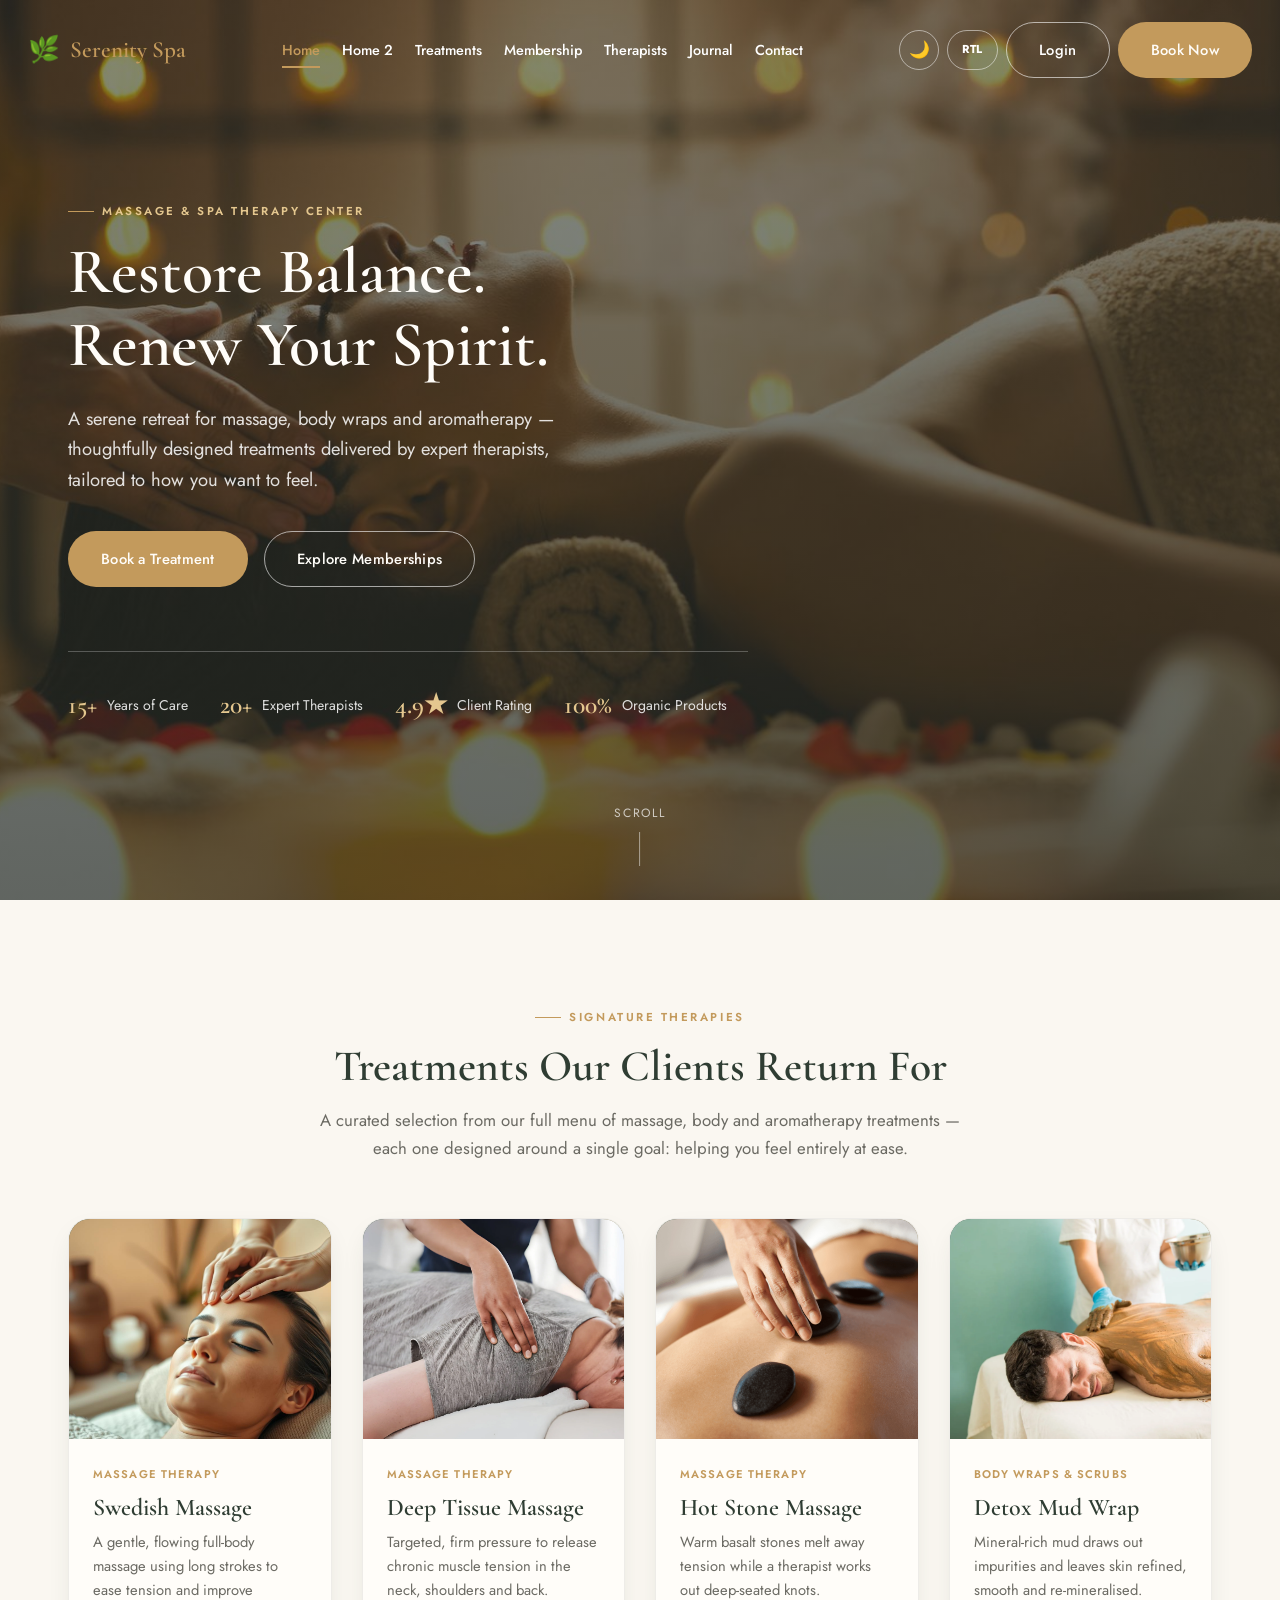
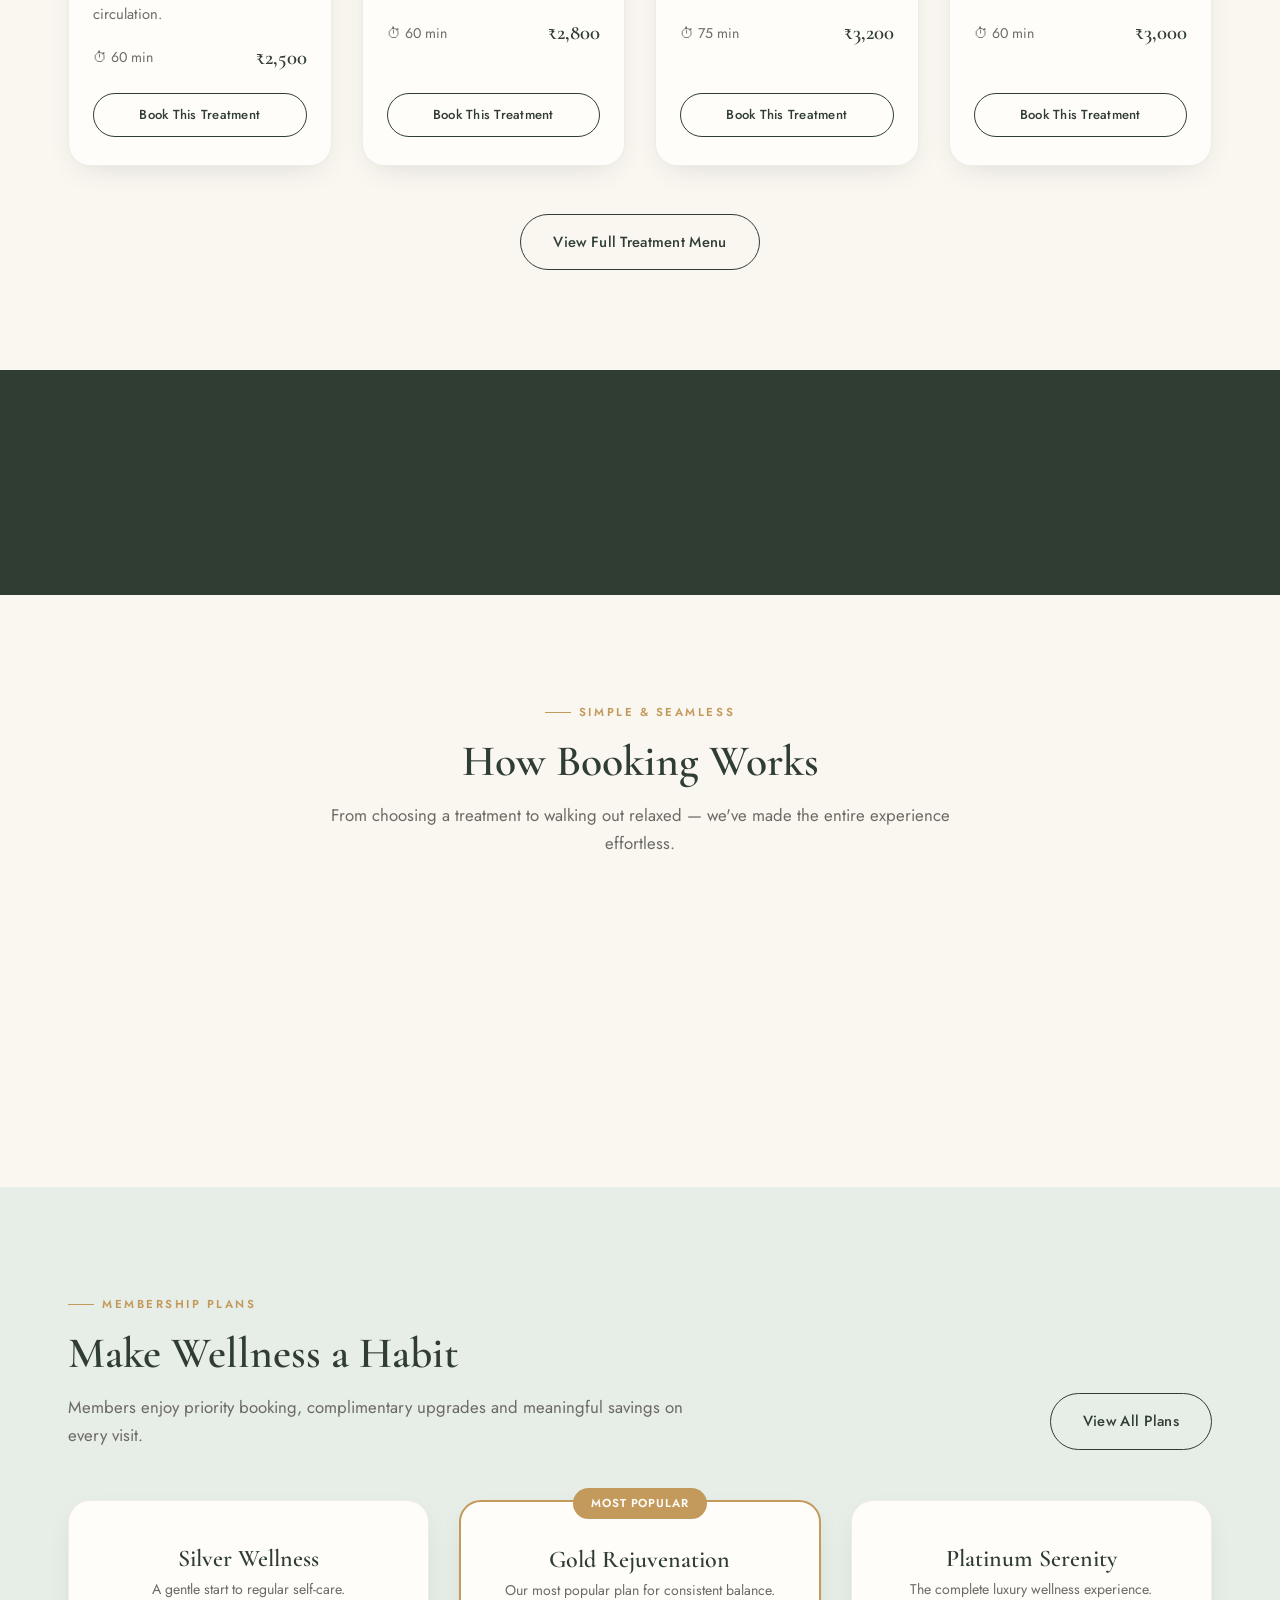
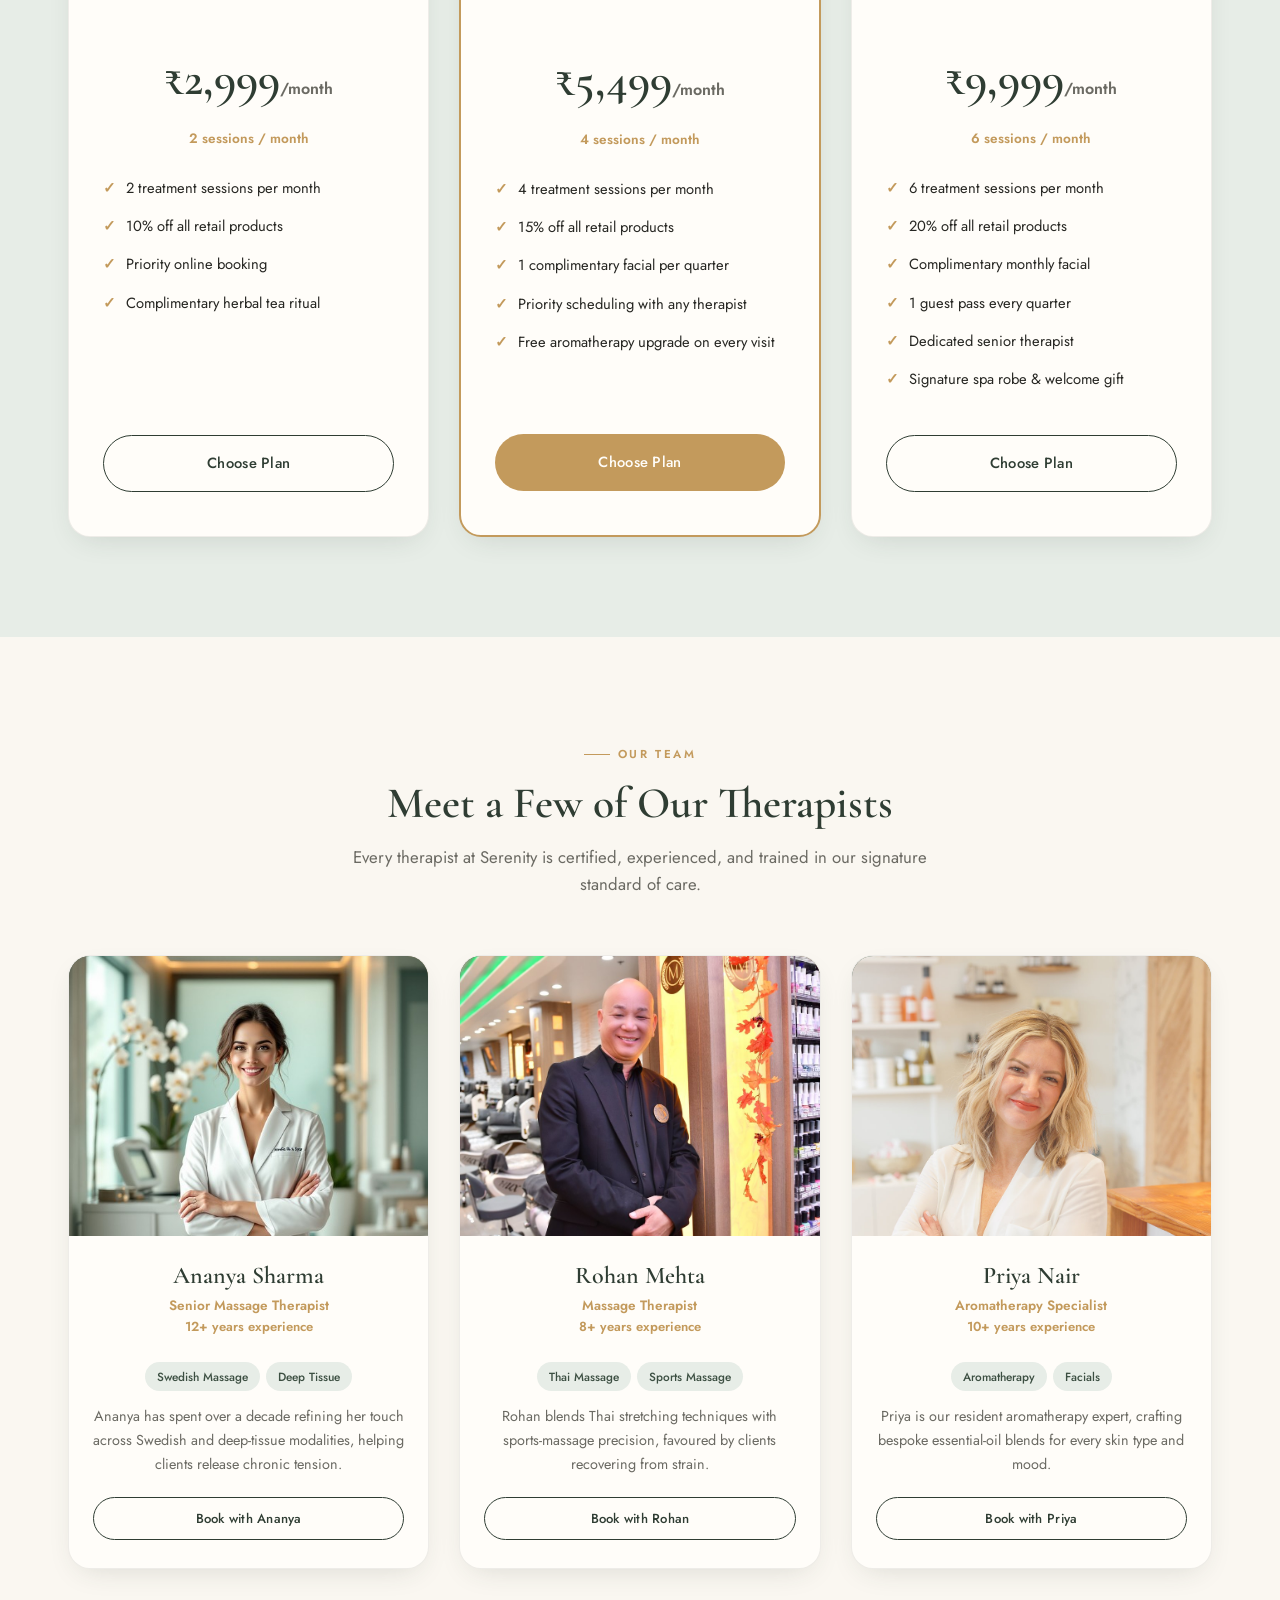
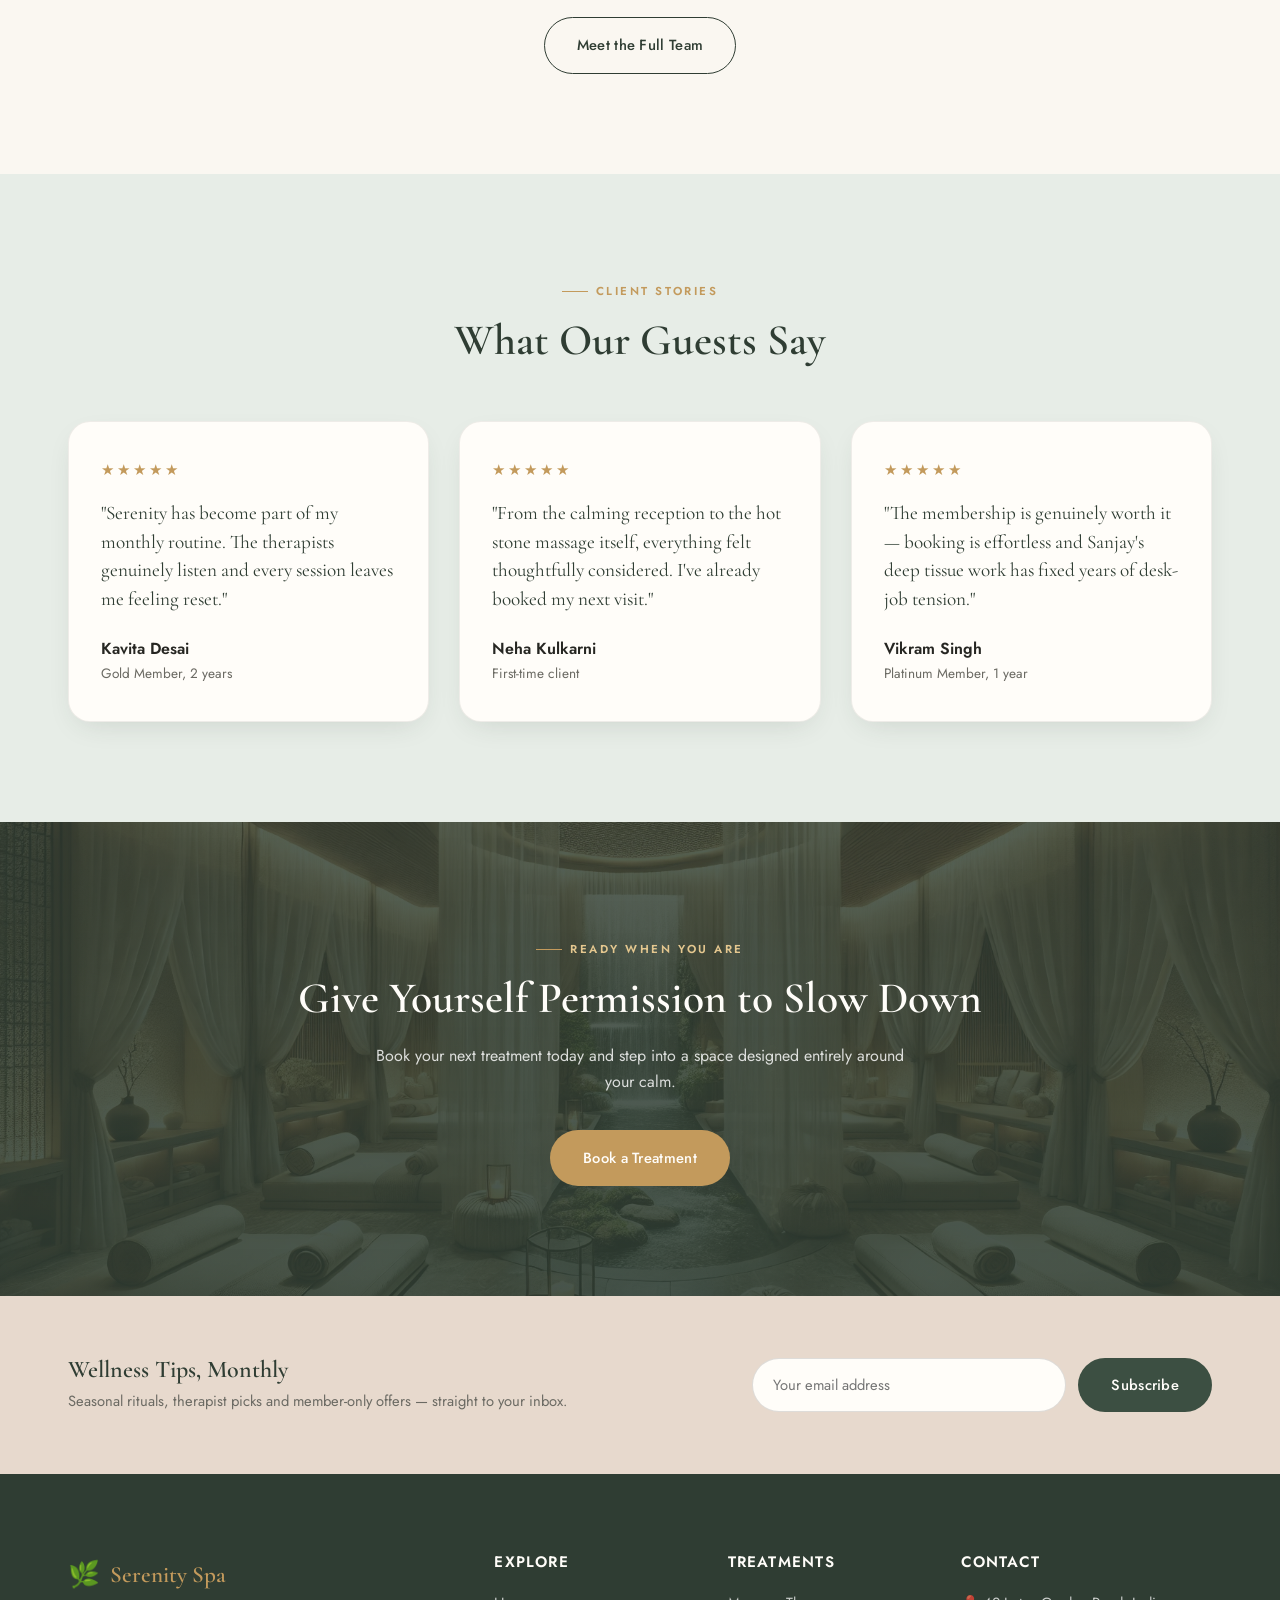
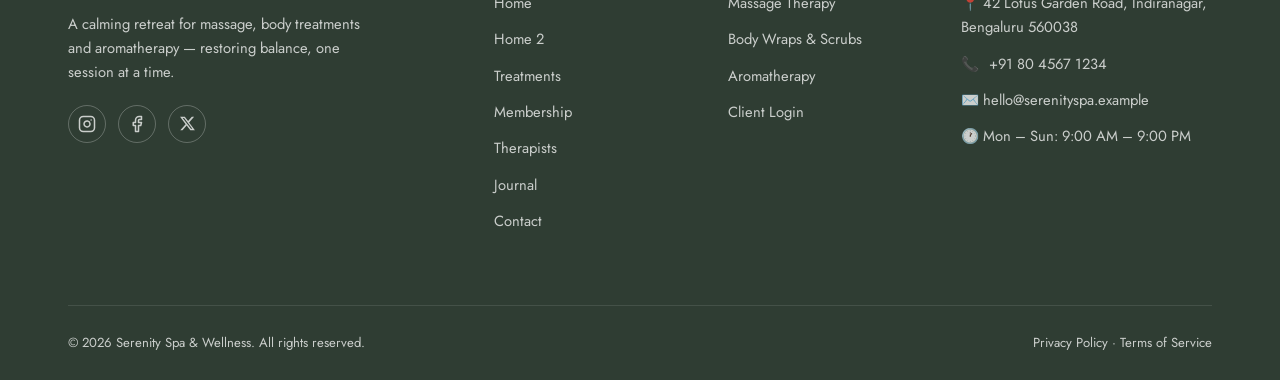
==== index.html @ 10e3c97c "Initial commit" ====
<!DOCTYPE html>
<html lang="en">
<head>
<script>
(function () {
  try {
    if (localStorage.getItem("ssw_theme") === "dark") {
      document.documentElement.setAttribute("data-theme", "dark");
    }
    var dir = localStorage.getItem("ssw_dir");
    if (dir === "rtl") document.documentElement.setAttribute("dir", "rtl");
  } catch (e) {}
})();
</script>
<meta charset="UTF-8">
<meta name="viewport" content="width=device-width, initial-scale=1.0">
<title>Serenity Spa & Wellness | Massage & Spa Therapy Center</title>
<meta name="description" content="A serene retreat for massage, body wraps and aromatherapy. Book treatments, meet our therapists, and explore membership plans at Serenity Spa & Wellness.">
<link rel="icon" href="data:image/svg+xml,<svg xmlns=%22http://www.w3.org/2000/svg%22 viewBox=%220 0 100 100%22><text y=%22.9em%22 font-size=%2290%22>🌿</text></svg>">
<link rel="preconnect" href="https://fonts.googleapis.com">
<link href="https://fonts.googleapis.com/css2?family=Cormorant+Garamond:wght@500;600;700&family=Jost:wght@400;500;600;700&display=swap" rel="stylesheet">
<link rel="stylesheet" href="css/style.css">
</head>
<body>

<!-- ================= NAVBAR ================= -->
<nav class="navbar">
  <div class="container">
    <a href="index.html" class="brand"><span class="leaf">🌿</span> Serenity Spa</a>
    <ul class="nav-links">
      <li><a href="index.html" class="active">Home</a></li>
      <li><a href="home-2.html">Home 2</a></li>
      <li><a href="treatments.html">Treatments</a></li>
      <li><a href="membership.html">Membership</a></li>
      <li><a href="therapists.html">Therapists</a></li>
      <li><a href="blog.html">Journal</a></li>
      <li><a href="contact.html">Contact</a></li>
      <li class="mobile-only-link"><a href="login.html" class="btn btn-outline js-auth-link">Login</a></li>
      <li class="mobile-only-link"><a href="treatments.html" class="btn btn-gold">Book Now</a></li>
    </ul>
    <div class="nav-actions">
      <button class="theme-toggle" id="themeToggle" type="button" aria-label="Toggle dark mode" title="Toggle dark mode">🌙</button>
      <button class="dir-toggle" id="dirToggle" type="button" aria-label="Toggle right-to-left layout" title="Toggle right-to-left layout">RTL</button>
      <a href="login.html" class="btn btn-outline js-auth-link">Login</a>
      <a href="treatments.html" class="btn btn-gold">Book Now</a>
    </div>
    <button class="nav-toggle" aria-label="Toggle menu"><span></span><span></span><span></span></button>
  </div>
</nav>

<!-- ================= HERO ================= -->
<header class="hero">
  <div class="container">
    <div class="hero-content">
      <div class="eyebrow" style="color:var(--gold-light);">Massage &amp; Spa Therapy Center</div>
      <h1>Restore Balance.<br>Renew Your Spirit.</h1>
      <p class="lead">A serene retreat for massage, body wraps and aromatherapy — thoughtfully designed treatments delivered by expert therapists, tailored to how you want to feel.</p>
      <div class="hero-cta">
        <a href="treatments.html" class="btn btn-gold">Book a Treatment</a>
        <a href="membership.html" class="btn btn-outline">Explore Memberships</a>
      </div>
      <div class="hero-badges">
        <div class="hero-badge"><span class="num">15+</span> Years of Care</div>
        <div class="hero-badge"><span class="num">20+</span> Expert Therapists</div>
        <div class="hero-badge"><span class="num">4.9★</span> Client Rating</div>
        <div class="hero-badge"><span class="num">100%</span> Organic Products</div>
      </div>
    </div>
  </div>
  <div class="scroll-cue"><span>Scroll</span><span class="line"></span></div>
</header>

<!-- ================= SIGNATURE THERAPIES ================= -->
<section class="section-pad">
  <div class="container">
    <div class="section-head center">
      <div class="eyebrow" style="justify-content:center;">Signature Therapies</div>
      <h2>Treatments Our Clients Return For</h2>
      <p>A curated selection from our full menu of massage, body and aromatherapy treatments — each one designed around a single goal: helping you feel entirely at ease.</p>
    </div>
    <div class="grid grid-4" id="featuredTreatments"></div>
    <div style="text-align:center;margin-top:48px;">
      <a href="treatments.html" class="btn btn-outline-dark">View Full Treatment Menu</a>
    </div>
  </div>
</section>

<!-- ================= STATS BAND ================= -->
<section class="stats-band">
  <div class="container">
    <div class="stats-grid">
      <div class="reveal"><div class="stat-num">15+</div><div class="stat-label">Years of Experience</div></div>
      <div class="reveal"><div class="stat-num">20+</div><div class="stat-label">Certified Therapists</div></div>
      <div class="reveal"><div class="stat-num">12,000+</div><div class="stat-label">Treatments Delivered</div></div>
      <div class="reveal"><div class="stat-num">4.9 / 5</div><div class="stat-label">Average Client Rating</div></div>
    </div>
  </div>
</section>

<!-- ================= HOW BOOKING WORKS ================= -->
<section class="section-pad">
  <div class="container">
    <div class="section-head center">
      <div class="eyebrow" style="justify-content:center;">Simple &amp; Seamless</div>
      <h2>How Booking Works</h2>
      <p>From choosing a treatment to walking out relaxed — we've made the entire experience effortless.</p>
    </div>
    <div class="process-grid">
      <div class="process-step reveal">
        <div class="process-num">1</div>
        <h3>Choose a Treatment</h3>
        <p>Browse massage, body wrap or aromatherapy options and pick what suits your mood.</p>
      </div>
      <div class="process-step reveal">
        <div class="process-num">2</div>
        <h3>Pick Therapist &amp; Slot</h3>
        <p>Select your preferred therapist and a time slot that fits your schedule, in seconds.</p>
      </div>
      <div class="process-step reveal">
        <div class="process-num">3</div>
        <h3>Relax &amp; Enjoy</h3>
        <p>Arrive, unwind, and let our therapists take care of the rest — your calm is our craft.</p>
      </div>
    </div>
  </div>
</section>

<!-- ================= MEMBERSHIP TEASER ================= -->
<section class="section-pad" style="background:var(--sage-100);">
  <div class="container">
    <div style="display:flex;justify-content:space-between;align-items:flex-end;flex-wrap:wrap;gap:20px;margin-bottom:50px;">
      <div class="section-head" style="margin-bottom:0;">
        <div class="eyebrow">Membership Plans</div>
        <h2>Make Wellness a Habit</h2>
        <p>Members enjoy priority booking, complimentary upgrades and meaningful savings on every visit.</p>
      </div>
      <a href="membership.html" class="btn btn-outline-dark">View All Plans</a>
    </div>
    <div class="grid grid-3" id="plansGrid"></div>
  </div>
</section>

<!-- ================= THERAPISTS PREVIEW ================= -->
<section class="section-pad">
  <div class="container">
    <div class="section-head center">
      <div class="eyebrow" style="justify-content:center;">Our Team</div>
      <h2>Meet a Few of Our Therapists</h2>
      <p>Every therapist at Serenity is certified, experienced, and trained in our signature standard of care.</p>
    </div>
    <div class="grid grid-3" id="featuredTherapists"></div>
    <div style="text-align:center;margin-top:48px;">
      <a href="therapists.html" class="btn btn-outline-dark">Meet the Full Team</a>
    </div>
  </div>
</section>

<!-- ================= TESTIMONIALS ================= -->
<section class="section-pad" style="background:var(--sage-100);">
  <div class="container">
    <div class="section-head center">
      <div class="eyebrow" style="justify-content:center;">Client Stories</div>
      <h2>What Our Guests Say</h2>
    </div>
    <div class="grid grid-3" id="testimonialsGrid"></div>
  </div>
</section>

<!-- ================= CTA BANNER ================= -->
<section class="cta-banner">
  <div class="container">
    <div class="eyebrow" style="justify-content:center;color:var(--gold-light);">Ready When You Are</div>
    <h2>Give Yourself Permission to Slow Down</h2>
    <p>Book your next treatment today and step into a space designed entirely around your calm.</p>
    <a href="treatments.html" class="btn btn-gold">Book a Treatment</a>
  </div>
</section>

<!-- ================= NEWSLETTER ================= -->
<section class="newsletter">
  <div class="container newsletter-inner">
    <div>
      <h3 style="margin-bottom:6px;">Wellness Tips, Monthly</h3>
      <p style="color:var(--text-muted);font-size:0.92rem;">Seasonal rituals, therapist picks and member-only offers — straight to your inbox.</p>
    </div>
    <form id="newsletterForm">
      <input type="email" class="js-email" placeholder="Your email address" required>
      <button type="submit" class="btn btn-primary">Subscribe</button>
    </form>
  </div>
</section>

<!-- ================= FOOTER ================= -->
<footer>
  <div class="container">
    <div class="footer-grid">
      <div class="footer-brand">
        <a href="index.html" class="brand"><span class="leaf">🌿</span> Serenity Spa</a>
        <p>A calming retreat for massage, body treatments and aromatherapy — restoring balance, one session at a time.</p>
        <div class="social-row">
          <a href="https://www.instagram.com/" target="_blank" rel="noopener noreferrer" aria-label="Instagram"><svg viewBox="0 0 24 24" fill="none" stroke="currentColor" stroke-width="2" stroke-linecap="round" stroke-linejoin="round" width="18" height="18"><rect x="2" y="2" width="20" height="20" rx="5"></rect><path d="M16 11.37A4 4 0 1 1 12.63 8 4 4 0 0 1 16 11.37z"></path><line x1="17.5" y1="6.5" x2="17.51" y2="6.5"></line></svg></a>
          <a href="https://www.facebook.com/" target="_blank" rel="noopener noreferrer" aria-label="Facebook"><svg viewBox="0 0 24 24" fill="none" stroke="currentColor" stroke-width="2" stroke-linecap="round" stroke-linejoin="round" width="18" height="18"><path d="M18 2h-3a5 5 0 0 0-5 5v3H7v4h3v8h4v-8h3l1-4h-4V7a1 1 0 0 1 1-1h3z"></path></svg></a>
          <a href="https://www.x.com/" target="_blank" rel="noopener noreferrer" aria-label="Twitter"><svg viewBox="0 0 24 24" fill="currentColor" width="15" height="15"><path d="M18.9 1.153h3.68l-8.04 9.19L23.9 22.847h-7.406l-5.8-7.584-6.638 7.584H.375l8.6-9.83L.1 1.153h7.594l5.243 6.932zm-1.293 19.2h2.04L6.48 3.24H4.29z"></path></svg></a>
        </div>
      </div>
      <div>
        <h4>Explore</h4>
        <ul>
          <li><a href="index.html">Home</a></li>
          <li><a href="home-2.html">Home 2</a></li>
          <li><a href="treatments.html">Treatments</a></li>
          <li><a href="membership.html">Membership</a></li>
          <li><a href="therapists.html">Therapists</a></li>
          <li><a href="blog.html">Journal</a></li>
          <li><a href="contact.html">Contact</a></li>
        </ul>
      </div>
      <div>
        <h4>Treatments</h4>
        <ul>
          <li><a href="treatments.html#category=massage">Massage Therapy</a></li>
          <li><a href="treatments.html#category=wraps">Body Wraps &amp; Scrubs</a></li>
          <li><a href="treatments.html#category=aromatherapy">Aromatherapy</a></li>
          <li><a href="login.html">Client Login</a></li>
        </ul>
      </div>
      <div>
        <h4>Contact</h4>
        <ul class="footer-contact">
          <li>📍 42 Lotus Garden Road, Indiranagar, Bengaluru 560038</li>
          <li>📞 <span dir="ltr">+91 80 4567 1234</span></li>
          <li>✉️ hello@serenityspa.example</li>
          <li>🕐 Mon – Sun: 9:00 AM – 9:00 PM</li>
        </ul>
      </div>
    </div>
    <div class="footer-bottom">
      <span>&copy; <span class="js-year"></span> Serenity Spa &amp; Wellness. All rights reserved.</span>
      <span><a href="#">Privacy Policy</a> &middot; <a href="#">Terms of Service</a></span>
    </div>
  </div>
</footer>

<script src="js/data.js"></script>
<script src="js/auth.js"></script>
<script src="js/main.js"></script>
</body>
</html>
---- css/style.css ----
/* ============================================================
   Serenity Spa & Wellness — Design System
   ============================================================ */

:root {
  /* Palette */
  --sage-900: #2f3d33;
  --sage-800: #3c4f42;
  --sage-700: #4a614f;
  --sage-600: #5c7a63;
  --sage-100: #e7ede7;
  --cream: #faf7f1;
  --cream-dark: #f1eadd;
  --ivory: #fffdf9;
  --gold: #c39a5c;
  --gold-light: #e4c78f;
  --blush: #e7d9cd;
  --charcoal: #262622;
  --text-muted: #6b6a63;
  --white: #ffffff;
  --border-soft: rgba(38, 38, 34, 0.08);
  --shadow-soft: 0 20px 50px -20px rgba(47, 61, 51, 0.25);
  --shadow-card: 0 10px 30px -12px rgba(47, 61, 51, 0.18);

  /* Type */
  --font-display: "Cormorant Garamond", "Playfair Display", Georgia, serif;
  --font-body: "Jost", "Poppins", "Segoe UI", sans-serif;

  --radius-lg: 22px;
  --radius-md: 14px;
  --radius-sm: 8px;

  /* ---------- Theme-aware roles (flip in dark mode; see [data-theme="dark"]) ----------
     Everything above this line is a fixed brand color (accents, always-dark
     decorative sections like the footer/hero, always-light badges) and does
     NOT change with the theme. Everything below is the "surface" the theme
     toggle actually repaints: page background, card background, and text. */
  --page-bg: var(--cream);
  --surface: var(--ivory);
  --text-main: var(--charcoal);
  --text-heading: var(--sage-900);
}

/* ---------- Dark theme ----------
   Toggled by setting data-theme="dark" on <html> (js/main.js initThemeToggle,
   persisted to localStorage). Only the theme-aware roles above are redefined
   here, plus the handful of literal colors (navbar blur tint, table dashes)
   that couldn't be expressed as one of those roles. */
[data-theme="dark"] {
  --page-bg: #191c16;
  --surface: #23271f;
  --sage-100: #262b21;
  --text-main: #e9e6dc;
  --text-heading: #f8f5ec;
  --text-muted: #a3a696;
  --border-soft: rgba(255, 255, 255, 0.1);
  --shadow-soft: 0 20px 50px -20px rgba(0, 0, 0, 0.6);
  --shadow-card: 0 10px 30px -12px rgba(0, 0, 0, 0.55);
}
[data-theme="dark"] .navbar.scrolled { background: rgba(25, 28, 22, 0.88); }
[data-theme="dark"] .compare-table td.no { color: rgba(255, 255, 255, 0.25); }
[data-theme="dark"] .newsletter input { background: #fffdf9; }

* { box-sizing: border-box; margin: 0; padding: 0; }

html { scroll-behavior: smooth; }

body {
  font-family: var(--font-body);
  color: var(--text-main);
  background: var(--page-bg);
  line-height: 1.65;
  font-size: 16px;
  overflow-x: hidden;
  transition: background-color 0.3s ease, color 0.3s ease;
}

img { max-width: 100%; display: block; }

a { text-decoration: none; color: inherit; }

ul { list-style: none; }

h1, h2, h3, h4 {
  font-family: var(--font-display);
  font-weight: 600;
  line-height: 1.15;
  color: var(--text-heading);
}

h1 { font-size: clamp(2.6rem, 5vw, 4.2rem); font-weight: 600; }
h2 { font-size: clamp(2rem, 3.4vw, 2.9rem); }
h3 { font-size: 1.5rem; }

.eyebrow {
  display: inline-flex;
  align-items: center;
  gap: 8px;
  font-family: var(--font-body);
  text-transform: uppercase;
  letter-spacing: 0.22em;
  font-size: 0.72rem;
  font-weight: 600;
  color: var(--gold);
  margin-bottom: 14px;
}
.eyebrow::before {
  content: "";
  width: 26px;
  height: 1px;
  background: var(--gold);
  display: inline-block;
}

.container {
  width: 100%;
  max-width: 1200px;
  margin: 0 auto;
  padding: 0 28px;
}

section { position: relative; }

.section-pad { padding: 100px 0; }
.section-pad-sm { padding: 64px 0; }

.section-head {
  max-width: 640px;
  margin-bottom: 56px;
}
.section-head.center { margin-left: auto; margin-right: auto; text-align: center; }
.section-head p { color: var(--text-muted); margin-top: 16px; font-size: 1.05rem; }

/* ---------- Buttons ---------- */
.btn {
  display: inline-flex;
  align-items: center;
  justify-content: center;
  gap: 8px;
  padding: 15px 32px;
  border-radius: 100px;
  font-family: var(--font-body);
  font-weight: 500;
  font-size: 0.92rem;
  letter-spacing: 0.02em;
  cursor: pointer;
  border: 1px solid transparent;
  transition: all 0.3s ease;
  white-space: nowrap;
}
.btn-primary {
  background: var(--sage-800);
  color: var(--ivory);
}
.btn-primary:hover { background: var(--sage-900); transform: translateY(-2px); box-shadow: var(--shadow-card); }
.btn-gold {
  background: var(--gold);
  color: var(--ivory);
}
.btn-gold:hover { background: #b0854a; transform: translateY(-2px); box-shadow: var(--shadow-card); }
.btn-outline {
  background: transparent;
  border-color: rgba(255,255,255,0.6);
  color: inherit;
}
.btn-outline:hover { background: rgba(255,255,255,0.15); }
.btn-outline-dark {
  background: transparent;
  border-color: var(--text-heading);
  color: var(--text-heading);
}
.btn-outline-dark:hover { background: var(--sage-800); color: var(--ivory); }
.btn-block { width: 100%; }
.btn-sm { padding: 10px 20px; font-size: 0.82rem; }
.btn-danger { background: #a3453b; color: var(--ivory); }
.btn-danger:hover { background: #8a382f; }
.btn[disabled] { opacity: 0.5; cursor: not-allowed; }

/* ---------- Navbar ---------- */
.navbar {
  position: fixed;
  top: 0; left: 0; right: 0;
  z-index: 999;
  padding: 22px 0;
  transition: all 0.35s ease;
}
.navbar .container { display: flex; align-items: center; justify-content: space-between; gap: 16px; max-width: 1440px; }
.navbar.scrolled {
  background: rgba(250, 247, 241, 0.92);
  backdrop-filter: blur(10px);
  box-shadow: 0 4px 24px rgba(47,61,51,0.08);
  padding: 14px 0;
}
.brand {
  display: flex;
  align-items: center;
  gap: 10px;
  font-family: var(--font-display);
  font-size: 1.45rem;
  font-weight: 600;
  color: var(--gold);
  white-space: nowrap;
  flex-shrink: 0;
  transition: color 0.3s ease;
}
.brand .leaf { color: var(--gold); font-size: 1.6rem; }

.nav-links {
  display: flex;
  align-items: center;
  gap: 22px;
  flex-wrap: nowrap;
}
.nav-links a {
  font-size: 0.9rem;
  font-weight: 500;
  color: var(--white);
  white-space: nowrap;
  position: relative;
  padding: 4px 0;
  transition: color 0.3s ease;
}
.navbar.scrolled .nav-links a, .navbar.solid .nav-links a { color: var(--text-main); }
.nav-links a::after {
  content: "";
  position: absolute;
  left: 0; bottom: -4px;
  width: 0; height: 2px;
  background: var(--gold);
  transition: width 0.25s ease;
}
.nav-links a:hover::after, .nav-links a.active::after { width: 100%; }
.nav-links a.active { color: var(--gold) !important; }

.nav-actions { display: flex; align-items: center; gap: 8px; flex-shrink: 0; }
.nav-actions .btn-outline { color: var(--white); }
.navbar.scrolled .nav-actions .btn-outline, .navbar.solid .nav-actions .btn-outline {
  border-color: var(--text-heading); color: var(--text-heading);
}
.navbar.scrolled .nav-actions .btn-outline:hover, .navbar.solid .nav-actions .btn-outline:hover {
  background: var(--sage-800); color: var(--ivory);
}

.nav-toggle {
  display: none;
  flex-direction: column;
  gap: 5px;
  background: none;
  border: none;
  cursor: pointer;
  z-index: 1001;
}
.nav-toggle span {
  width: 26px; height: 2px;
  background: var(--white);
  transition: all 0.3s ease;
}
.navbar.scrolled .nav-toggle span, .navbar.solid .nav-toggle span { background: var(--text-heading); }

/* Pages with a solid (non-hero) header use .navbar.solid by default via JS/class */

/* ---------- Hero ---------- */
.hero {
  min-height: 100vh;
  display: flex;
  align-items: center;
  position: relative;
  padding: 120px 0 100px;
  background: linear-gradient(180deg, rgba(38,44,38,0.55), rgba(38,44,38,0.72)),
    url("../images/site/hero-bg.png") center/cover no-repeat;
  color: var(--ivory);
}
.hero-content { max-width: 680px; }
.hero h1 { color: var(--ivory); margin-bottom: 22px; }
.hero p.lead { font-size: 1.15rem; color: rgba(255,255,255,0.85); max-width: 540px; margin-bottom: 36px; }
.hero-cta { display: flex; gap: 16px; flex-wrap: wrap; margin-bottom: 64px; }
.hero-badges {
  display: flex;
  flex-wrap: wrap;
  gap: 32px;
  padding-top: 32px;
  border-top: 1px solid rgba(255,255,255,0.25);
}
.hero-badge { display: flex; align-items: center; gap: 10px; font-size: 0.88rem; color: rgba(255,255,255,0.85); }
.hero-badge .num { font-family: var(--font-display); font-size: 1.6rem; color: var(--gold-light); font-weight: 600; }

.scroll-cue {
  position: absolute;
  bottom: 34px; left: 50%;
  transform: translateX(-50%);
  color: rgba(255,255,255,0.7);
  font-size: 0.75rem;
  letter-spacing: 0.15em;
  text-transform: uppercase;
  display: flex; flex-direction: column; align-items: center; gap: 8px;
}
.scroll-cue .line { width: 1px; height: 34px; background: rgba(255,255,255,0.5); animation: scrollcue 1.8s infinite; }
@keyframes scrollcue { 0% { transform: scaleY(0); transform-origin: top;} 50% { transform: scaleY(1); transform-origin: top;} 51% {transform-origin: bottom;} 100% {transform: scaleY(0); transform-origin: bottom;} }

/* Page header (non-home hero banner) */
.page-header {
  padding: 190px 0 90px;
  text-align: center;
  color: var(--ivory);
  background: linear-gradient(180deg, rgba(38,44,38,0.6), rgba(38,44,38,0.78)),
    url("../images/site/page-header-bg.png") center/cover no-repeat;
}
.page-header h1 { color: var(--ivory); }
.page-header .crumb { color: var(--gold-light); font-size: 0.85rem; letter-spacing: 0.08em; text-transform: uppercase; margin-top: 14px; }

/* ---------- Cards ---------- */
.card {
  background: var(--surface);
  border-radius: var(--radius-lg);
  overflow: hidden;
  box-shadow: var(--shadow-card);
  transition: transform 0.35s ease, box-shadow 0.35s ease;
  border: 1px solid var(--border-soft);
  display: flex;
  flex-direction: column;
}
.card:hover { transform: translateY(-8px); box-shadow: var(--shadow-soft); }
.card-img {
  height: 220px;
  overflow: hidden;
  background: linear-gradient(135deg, var(--sage-700), var(--gold));
  position: relative;
  flex-shrink: 0;
}
.card-img img { width: 100%; height: 100%; object-fit: cover; object-position: center top; transition: transform 0.5s ease; }
.card:hover .card-img img { transform: scale(1.08); }
.card-body { padding: 26px 24px 28px; display: flex; flex-direction: column; flex: 1; }
.card-body > .btn { margin-top: auto; }
.card-tag {
  display: inline-block;
  font-size: 0.7rem;
  text-transform: uppercase;
  letter-spacing: 0.1em;
  color: var(--gold);
  font-weight: 600;
  margin-bottom: 10px;
}
.card-meta { display: flex; justify-content: space-between; align-items: center; margin: 14px 0 18px; font-size: 0.88rem; color: var(--text-muted); }
.card-price { font-family: var(--font-display); font-size: 1.3rem; color: var(--text-heading); font-weight: 600; }

.grid { display: grid; gap: 30px; }
.grid-2 { grid-template-columns: repeat(2, 1fr); }
.grid-3 { grid-template-columns: repeat(3, 1fr); }
.grid-4 { grid-template-columns: repeat(4, 1fr); }

/* ---------- Stats band ---------- */
.stats-band {
  background: var(--sage-900);
  color: var(--ivory);
  padding: 64px 0;
}
.stats-grid { display: grid; grid-template-columns: repeat(4, 1fr); gap: 30px; text-align: center; }
.stat-num { font-family: var(--font-display); font-size: 2.6rem; color: var(--gold-light); font-weight: 600; }
.stat-label { font-size: 0.85rem; color: rgba(255,255,255,0.75); margin-top: 6px; letter-spacing: 0.03em; }

/* ---------- Process ---------- */
.process-grid { display: grid; grid-template-columns: repeat(3, 1fr); gap: 40px; position: relative; }
.process-step { text-align: center; position: relative; padding: 0 12px; }
.process-num {
  width: 64px; height: 64px; border-radius: 50%;
  background: #e7ede7;
  color: #3c4f42;
  font-family: var(--font-display);
  font-size: 1.5rem;
  display: flex; align-items: center; justify-content: center;
  margin: 0 auto 22px;
  border: 1px solid var(--border-soft);
}
.process-step h3 { margin-bottom: 10px; }
.process-step p { color: var(--text-muted); font-size: 0.95rem; }

/* ---------- Testimonials ---------- */
.testimonial-card {
  background: var(--surface);
  border-radius: var(--radius-lg);
  padding: 36px 32px;
  box-shadow: var(--shadow-card);
  border: 1px solid var(--border-soft);
}
.stars { color: var(--gold); letter-spacing: 3px; margin-bottom: 16px; font-size: 0.95rem; }
.testimonial-quote { font-family: var(--font-display); font-size: 1.2rem; color: var(--text-heading); margin-bottom: 22px; line-height: 1.5; }
.testimonial-name { font-weight: 600; }
.testimonial-role { font-size: 0.85rem; color: var(--text-muted); }

/* ---------- CTA banner ---------- */
.cta-banner {
  background: linear-gradient(180deg, rgba(47,61,51,0.82), rgba(47,61,51,0.88)),
    url("../images/site/cta-banner-bg.png") center/cover no-repeat;
  color: var(--ivory);
  text-align: center;
  padding: 110px 0;
}
.cta-banner h2 { color: var(--ivory); margin-bottom: 20px; }
.cta-banner p { color: rgba(255,255,255,0.82); max-width: 560px; margin: 0 auto 34px; }
.cta-banner.cta-banner-alt {
  background: linear-gradient(180deg, rgba(47,61,51,0.82), rgba(47,61,51,0.88)),
    url("../images/home2/gallery-3.png") center/cover no-repeat;
}

/* ---------- Newsletter ---------- */
.newsletter { background: var(--blush); padding: 60px 0; }
.newsletter-inner { display: flex; align-items: center; justify-content: space-between; gap: 30px; flex-wrap: wrap; }
.newsletter form { display: flex; gap: 12px; flex: 1; max-width: 460px; min-width: 280px; }
.newsletter input {
  flex: 1;
  padding: 15px 20px;
  border-radius: 100px;
  border: 1px solid rgba(38,38,34,0.15);
  font-family: var(--font-body);
  font-size: 0.92rem;
  background: var(--surface);
}
.newsletter input:focus { outline: 2px solid var(--gold); }

/* ---------- Footer ---------- */
footer { background: var(--sage-900); color: rgba(255,255,255,0.75); padding: 80px 0 0; }
.footer-grid { display: grid; grid-template-columns: 2fr 1fr 1fr 1.3fr; gap: 40px; padding-bottom: 60px; border-bottom: 1px solid rgba(255,255,255,0.1); }
.footer-brand .brand { margin-bottom: 16px; }
.footer-brand p { font-size: 0.92rem; max-width: 300px; margin-bottom: 20px; }
.social-row { display: flex; gap: 12px; }
.social-row a {
  width: 38px; height: 38px; border-radius: 50%;
  border: 1px solid rgba(255,255,255,0.25);
  display: flex; align-items: center; justify-content: center;
  font-size: 0.85rem; transition: all 0.25s ease;
}
.social-row a:hover { background: var(--gold); border-color: var(--gold); color: var(--text-heading); }
footer h4 { color: var(--ivory); font-family: var(--font-body); font-size: 0.95rem; text-transform: uppercase; letter-spacing: 0.08em; margin-bottom: 20px; }
footer ul li { margin-bottom: 12px; font-size: 0.92rem; }
footer ul li a:hover { color: var(--gold-light); }
.footer-contact li { display: flex; gap: 10px; align-items: flex-start; }
.footer-bottom {
  display: flex; justify-content: space-between; align-items: center;
  padding: 26px 0; font-size: 0.82rem; flex-wrap: wrap; gap: 10px;
}
.footer-bottom a:hover { color: var(--gold-light); }

/* ---------- Filter tabs ---------- */
.filter-tabs { display: flex; gap: 12px; flex-wrap: wrap; margin-bottom: 46px; }
.filter-tab {
  padding: 11px 24px;
  border-radius: 100px;
  border: 1px solid var(--border-soft);
  background: var(--surface);
  font-size: 0.88rem;
  font-weight: 500;
  cursor: pointer;
  transition: all 0.25s ease;
}
.filter-tab.active, .filter-tab:hover { background: var(--sage-800); color: var(--ivory); border-color: var(--sage-800); }

.category-block { margin-bottom: 70px; }
.category-head { display: flex; align-items: baseline; gap: 16px; margin-bottom: 30px; }
.category-head h2 { font-size: 1.9rem; }
.category-count { color: var(--text-muted); font-size: 0.9rem; }

/* ---------- Pricing cards ---------- */
.plan-card {
  background: var(--surface);
  border-radius: var(--radius-lg);
  padding: 44px 34px;
  text-align: center;
  border: 1px solid var(--border-soft);
  box-shadow: var(--shadow-card);
  position: relative;
  display: flex; flex-direction: column;
}
.plan-card.highlight { border: 2px solid var(--gold); transform: scale(1.04); }
.plan-badge {
  position: absolute; top: -14px; left: 50%; transform: translateX(-50%);
  background: var(--gold); color: var(--ivory); font-size: 0.72rem;
  text-transform: uppercase; letter-spacing: 0.08em; padding: 6px 18px; border-radius: 100px;
  font-weight: 600;
}
.plan-name { margin-bottom: 6px; }
.plan-tagline { color: var(--text-muted); font-size: 0.88rem; margin-bottom: 22px; min-height: 40px; }
.plan-price { font-family: var(--font-display); font-size: 3rem; color: var(--text-heading); font-weight: 600; }
.plan-price span { font-size: 1rem; color: var(--text-muted); font-family: var(--font-body); }
.plan-sessions { font-size: 0.85rem; color: var(--gold); font-weight: 600; margin: 8px 0 26px; }
.plan-perks { text-align: start; margin-bottom: 30px; flex: 1; }
.plan-perks li { display: flex; gap: 10px; margin-bottom: 14px; font-size: 0.92rem; }
.plan-perks li::before { content: "✓"; color: var(--gold); font-weight: 700; }

.compare-table { width: 100%; border-collapse: collapse; background: var(--surface); border-radius: var(--radius-lg); overflow: hidden; box-shadow: var(--shadow-card); }
.compare-table th, .compare-table td { padding: 18px 20px; text-align: center; border-bottom: 1px solid var(--border-soft); font-size: 0.92rem; }
.compare-table th:first-child, .compare-table td:first-child { text-align: start; color: var(--text-muted); }
.compare-table thead th { background: var(--sage-100); font-family: var(--font-display); font-size: 1.05rem; color: var(--text-heading); }
.compare-table td.yes { color: var(--sage-700); font-weight: 700; }
.compare-table td.no { color: rgba(38,38,34,0.25); }

/* ---------- Accordion (FAQ) ---------- */
.accordion-item { border-bottom: 1px solid var(--border-soft); }
.accordion-head {
  display: flex; justify-content: space-between; align-items: center;
  padding: 24px 4px; cursor: pointer; font-weight: 600; font-size: 1.02rem;
}
.accordion-head .icon { color: var(--gold); font-size: 1.3rem; transition: transform 0.3s ease; }
.accordion-item.open .accordion-head .icon { transform: rotate(45deg); }
.accordion-body { max-height: 0; overflow: hidden; transition: max-height 0.35s ease; color: var(--text-muted); font-size: 0.95rem; }
.accordion-item.open .accordion-body { max-height: 240px; padding-bottom: 24px; }

/* ---------- Therapist cards ---------- */
.therapist-card { text-align: center; display: flex; flex-direction: column; }
.therapist-card .card-img { height: 280px; flex-shrink: 0; }
.therapist-card .card-body { display: flex; flex-direction: column; flex: 1; }
.therapist-specialties { display: flex; flex-wrap: wrap; gap: 6px; justify-content: center; margin: 14px 0; }
.chip { background: #e7ede7; color: #3c4f42; font-size: 0.74rem; padding: 5px 12px; border-radius: 100px; font-weight: 500; }
.therapist-exp { font-size: 0.82rem; color: var(--gold); font-weight: 600; margin-bottom: 10px; }
.therapist-card p.bio { font-size: 0.9rem; color: var(--text-muted); margin-bottom: 20px; }
.therapist-card .card-body > .btn { margin-top: auto; }

/* ---------- Forms ---------- */
.form-group { margin-bottom: 20px; }
.form-group label { display: block; font-size: 0.86rem; font-weight: 600; margin-bottom: 8px; color: var(--text-heading); }
.form-control {
  width: 100%;
  padding: 14px 18px;
  border-radius: var(--radius-sm);
  border: 1px solid var(--border-soft);
  background: var(--surface);
  font-family: var(--font-body);
  font-size: 0.95rem;
  transition: border-color 0.25s ease;
}
.form-control:focus { outline: none; border-color: var(--gold); }
textarea.form-control { resize: vertical; min-height: 120px; }
.form-row { display: grid; grid-template-columns: 1fr 1fr; gap: 20px; }
.form-note { font-size: 0.82rem; color: var(--text-muted); margin-top: 6px; }
.form-msg { padding: 14px 18px; border-radius: var(--radius-sm); font-size: 0.9rem; margin-bottom: 20px; display: none; }
.form-msg.show { display: block; }
.form-msg.success { background: #e4efe4; color: var(--sage-800); border: 1px solid rgba(76,110,86,0.25); }
.form-msg.error { background: #f8e6e3; color: #a3453b; border: 1px solid rgba(163,69,59,0.25); }

/* ---------- Contact page ---------- */
.contact-grid { display: grid; grid-template-columns: 1fr 1.2fr; gap: 50px; align-items: start; }
.contact-info-card { background: var(--surface); border-radius: var(--radius-md); padding: 26px; box-shadow: var(--shadow-card); border: 1px solid var(--border-soft); margin-bottom: 20px; display: flex; gap: 16px; }
.contact-info-card .ic { font-size: 1.5rem; color: var(--gold); }
.contact-info-card h4 { margin-bottom: 6px; font-size: 1rem; }
.contact-info-card p { font-size: 0.9rem; color: var(--text-muted); }
.map-box {
  height: 100%; min-height: 280px; border-radius: var(--radius-md);
  overflow: hidden; border: 1px solid var(--border-soft); box-shadow: var(--shadow-card);
}
.map-box iframe { display: block; width: 100%; height: 100%; min-height: 280px; border: 0; }

/* ---------- Auth (login/register) ---------- */
.auth-wrap {
  min-height: 100vh;
  display: grid;
  grid-template-columns: 1fr 1fr;
}
.auth-visual {
  background: linear-gradient(180deg, rgba(47,61,51,0.55), rgba(47,61,51,0.78)),
    url("../images/site/login-bg.png") center/cover no-repeat;
  color: var(--ivory);
  display: flex; flex-direction: column; justify-content: space-between;
  padding: 50px;
}
.auth-visual .brand { font-size: 1.6rem; }
.auth-quote { font-family: var(--font-display); font-size: 1.7rem; max-width: 420px; line-height: 1.35; }
.auth-quote span { color: var(--gold-light); }
.auth-form-side { display: flex; align-items: center; justify-content: center; padding: 60px 40px; }
.auth-box { width: 100%; max-width: 420px; }
.auth-tabs { display: flex; gap: 6px; background: var(--sage-100); padding: 6px; border-radius: 100px; margin-bottom: 34px; }
.auth-tab { flex: 1; text-align: center; padding: 11px; border-radius: 100px; font-weight: 600; font-size: 0.9rem; cursor: pointer; color: var(--text-muted); transition: all 0.25s ease; }
.auth-tab.active { background: var(--sage-800); color: var(--ivory); }
.auth-panel { display: none; }
.auth-panel.active { display: block; animation: fadein 0.4s ease; }
.demo-hint {
  background: #e7ede7;
  border-radius: var(--radius-sm);
  padding: 14px 18px;
  font-size: 0.82rem;
  color: #3c4f42;
  margin-bottom: 24px;
  border: 1px dashed rgba(47,61,51,0.25);
}
.demo-hint b { color: var(--gold); }
.auth-foot-link { text-align: center; margin-top: 22px; font-size: 0.9rem; color: var(--text-muted); }
.auth-foot-link a { color: var(--gold); font-weight: 600; }

.social-auth-row { display: flex; flex-direction: column; gap: 12px; margin-bottom: 22px; }
.btn-social {
  display: flex;
  align-items: center;
  justify-content: center;
  gap: 10px;
  width: 100%;
  padding: 12px 16px;
  border-radius: var(--radius-sm);
  border: 1px solid var(--border-soft);
  background: var(--surface);
  color: var(--text-main);
  font-family: var(--font-body);
  font-size: 0.92rem;
  font-weight: 600;
  cursor: pointer;
  transition: background 0.2s ease, transform 0.2s ease, box-shadow 0.2s ease;
}
.btn-social:hover { background: var(--sage-100); transform: translateY(-1px); box-shadow: var(--shadow-card); }
.btn-social svg { flex-shrink: 0; }
.auth-divider { display: flex; align-items: center; gap: 14px; margin: 4px 0 22px; color: var(--text-muted); font-size: 0.8rem; text-transform: uppercase; letter-spacing: 0.06em; }
.auth-divider::before, .auth-divider::after { content: ""; flex: 1; height: 1px; background: var(--border-soft); }

@keyframes fadein { from { opacity: 0; transform: translateY(6px);} to { opacity: 1; transform: translateY(0);} }

/* ---------- Reveal animation ---------- */
.reveal { opacity: 0; transform: translateY(28px); transition: opacity 0.7s ease, transform 0.7s ease; }
.reveal.in { opacity: 1; transform: translateY(0); }

/* ============================================================
   Dashboard
   ============================================================ */
.dash-wrap { display: flex; min-height: 100vh; background: var(--page-bg); }
.dash-sidebar {
  width: 264px;
  background: var(--sage-900);
  color: rgba(255,255,255,0.8);
  padding: 30px 22px;
  display: flex; flex-direction: column;
  position: fixed; top: 0; bottom: 0; left: 0;
  z-index: 500;
}
.dash-sidebar .brand { font-size: 1.25rem; margin-bottom: 40px; }
.dash-nav { flex: 1; display: flex; flex-direction: column; gap: 4px; }
.dash-nav button {
  display: flex; align-items: center; gap: 12px;
  background: none; border: none; text-align: start;
  color: rgba(255,255,255,0.72);
  padding: 13px 16px; border-radius: var(--radius-sm);
  font-family: var(--font-body); font-size: 0.92rem; font-weight: 500;
  cursor: pointer; transition: all 0.2s ease;
}
.dash-nav button:hover { background: rgba(255,255,255,0.08); color: var(--ivory); }
.dash-nav button.active { background: var(--gold); color: var(--ivory); }
.dash-sidebar .logout-btn {
  margin-top: 20px; padding: 13px 16px; border-radius: var(--radius-sm);
  background: rgba(255,255,255,0.08); color: var(--ivory); border: none;
  cursor: pointer; font-family: var(--font-body); font-size: 0.9rem; text-align: start;
}
.dash-sidebar .logout-btn:hover { background: rgba(255,255,255,0.16); }

.dash-main { flex: 1; margin-left: 264px; padding: 40px 46px 80px; max-width: 1200px; }
.dash-topbar { display: flex; justify-content: space-between; align-items: center; margin-bottom: 40px; flex-wrap: wrap; gap: 16px; }
.dash-welcome h1 { font-size: 1.9rem; }
.dash-welcome p { color: var(--text-muted); margin-top: 4px; }
.dash-avatar {
  width: 52px; height: 52px; border-radius: 50%;
  background: var(--gold); color: var(--ivory);
  display: flex; align-items: center; justify-content: center;
  font-family: var(--font-display); font-size: 1.3rem; font-weight: 600;
}

.dash-view { display: none; }
.dash-view.active { display: block; animation: fadein 0.4s ease; }

.summary-grid { display: grid; grid-template-columns: repeat(4, 1fr); gap: 22px; margin-bottom: 40px; }
.summary-card { background: var(--surface); border-radius: var(--radius-md); padding: 26px; border: 1px solid var(--border-soft); box-shadow: var(--shadow-card); }
.summary-card .s-label { font-size: 0.82rem; color: var(--text-muted); margin-bottom: 10px; }
.summary-card .s-value { font-family: var(--font-display); font-size: 2rem; color: var(--text-heading); font-weight: 600; }
.summary-card .s-sub { font-size: 0.78rem; color: var(--gold); margin-top: 6px; font-weight: 600; }

.dash-panel { background: var(--surface); border-radius: var(--radius-md); padding: 30px; border: 1px solid var(--border-soft); box-shadow: var(--shadow-card); margin-bottom: 30px; }
.dash-panel-head { display: flex; justify-content: space-between; align-items: center; margin-bottom: 24px; flex-wrap: wrap; gap: 12px; }
.dash-panel-head h3 { font-size: 1.25rem; }

.dash-table { width: 100%; border-collapse: collapse; }
.dash-table th, .dash-table td { padding: 14px 12px; text-align: start; border-bottom: 1px solid var(--border-soft); font-size: 0.9rem; }
.dash-table th { color: var(--text-muted); font-weight: 600; text-transform: uppercase; font-size: 0.72rem; letter-spacing: 0.05em; }
.dash-table td.num { font-weight: 600; }
.status-pill { padding: 5px 14px; border-radius: 100px; font-size: 0.75rem; font-weight: 600; display: inline-block; }
.status-pill.upcoming { background: #e4efe4; color: var(--sage-700); }
.status-pill.completed { background: #e7ede7; color: #3c4f42; }
.status-pill.cancelled { background: #f8e6e3; color: #a3453b; }
.link-btn { background: none; border: none; color: var(--gold); font-weight: 600; cursor: pointer; font-size: 0.85rem; font-family: var(--font-body); }
.link-btn.danger { color: #a3453b; }
.empty-state { text-align: center; padding: 50px 20px; color: var(--text-muted); }
.empty-state .ic { font-size: 2.4rem; margin-bottom: 14px; }

.progress-track { background: var(--sage-100); height: 10px; border-radius: 100px; overflow: hidden; margin: 12px 0; }
.progress-fill { height: 100%; background: linear-gradient(90deg, var(--gold), var(--gold-light)); border-radius: 100px; transition: width 0.6s ease; }

.slot-grid { display: grid; grid-template-columns: repeat(4, 1fr); gap: 10px; margin-top: 10px; }
.slot-btn {
  padding: 10px; border-radius: var(--radius-sm); border: 1px solid var(--border-soft);
  background: var(--page-bg); text-align: center; font-size: 0.85rem; cursor: pointer; transition: all 0.2s ease;
}
.slot-btn.active, .slot-btn:hover { background: var(--sage-800); color: var(--ivory); border-color: var(--sage-800); }

.receipt-modal-bg {
  position: fixed; inset: 0; background: rgba(38,38,34,0.55);
  display: none; align-items: center; justify-content: center; z-index: 2000; padding: 20px;
}
.receipt-modal-bg.show { display: flex; }
.receipt-modal {
  background: var(--surface); border-radius: var(--radius-md); padding: 36px; max-width: 440px; width: 100%;
  box-shadow: var(--shadow-soft);
}
.receipt-modal h3 { margin-bottom: 4px; }
.receipt-modal .r-sub { color: var(--text-muted); font-size: 0.85rem; margin-bottom: 24px; }
.receipt-row { display: flex; justify-content: space-between; padding: 10px 0; border-bottom: 1px dashed var(--border-soft); font-size: 0.92rem; }
.receipt-row.total { font-weight: 700; font-size: 1.05rem; color: var(--text-heading); border-bottom: none; padding-top: 16px; }
.receipt-actions { display: flex; gap: 12px; margin-top: 26px; }

.toast {
  position: fixed; bottom: 30px; right: 30px; z-index: 3000;
  background: var(--sage-900); color: var(--ivory); padding: 16px 24px; border-radius: var(--radius-sm);
  box-shadow: var(--shadow-soft); font-size: 0.9rem; opacity: 0; transform: translateY(20px); transition: all 0.35s ease;
}
.toast.show { opacity: 1; transform: translateY(0); }

/* ---------- Responsive ---------- */
@media (max-width: 1080px) {
  .grid-4 { grid-template-columns: repeat(2, 1fr); }
  .grid-3 { grid-template-columns: repeat(2, 1fr); }
  .footer-grid { grid-template-columns: 1fr 1fr; }
  .stats-grid { grid-template-columns: repeat(2, 1fr); gap: 40px; }
  .summary-grid { grid-template-columns: repeat(2, 1fr); }
  .contact-grid { grid-template-columns: 1fr; }
  .auth-wrap { grid-template-columns: 1fr; }
  .auth-visual { display: none; }
}

.mobile-only-link { display: none; }

/* The desktop nav (logo + 7 links + toggles + auth buttons) needs more room than
   the general 860px layout breakpoint below, so it switches to the hamburger
   menu earlier, at 1260px, to avoid ever overflowing or wrapping the bar. */
@media (max-width: 1260px) {
  .nav-links, .nav-actions .btn-outline-dark, .nav-actions .btn-outline { display: none; }
  .nav-toggle { display: flex; }
  .nav-links.mobile-open {
    display: flex; flex-direction: column; position: fixed; top: 0; right: 0; bottom: 0;
    width: 78%; max-width: 320px; background: var(--surface); padding: 100px 34px 34px;
    box-shadow: -10px 0 40px rgba(0,0,0,0.15); gap: 26px; z-index: 1000; overflow-y: auto;
  }
  .nav-links.mobile-open a { color: var(--text-main); font-size: 1.05rem; }
  .nav-links.mobile-open .mobile-only-link {
    display: block; margin-top: 12px; padding-top: 26px; border-top: 1px solid var(--border-soft);
  }
  .nav-links.mobile-open .mobile-only-link + .mobile-only-link { margin-top: -10px; padding-top: 0; border-top: none; }
  .nav-links.mobile-open .mobile-only-link .btn { width: 100%; text-align: center; font-size: 0.95rem; }
  .nav-links.mobile-open .mobile-only-link .btn-outline { border-color: var(--text-heading); color: var(--text-heading); }
}

@media (max-width: 860px) {
  .process-grid, .grid-2, .grid-3, .grid-4 { grid-template-columns: 1fr; }
  .form-row { grid-template-columns: 1fr; }
  .footer-grid { grid-template-columns: 1fr; }
  .stats-grid { grid-template-columns: 1fr 1fr; }
  .dash-sidebar { transform: translateX(-100%); transition: transform 0.3s ease; }
  .dash-sidebar.open { transform: translateX(0); }
  .dash-main { margin-left: 0; padding: 30px 20px 60px; }
  .summary-grid { grid-template-columns: 1fr; }
  .slot-grid { grid-template-columns: repeat(2, 1fr); }
  .dash-mobile-toggle { display: inline-flex !important; }
}

.dash-mobile-toggle {
  display: none; background: var(--sage-900); color: var(--ivory); border: none;
  width: 42px; height: 42px; border-radius: 10px; align-items: center; justify-content: center;
  font-size: 1.1rem; cursor: pointer;
}

@media (max-width: 600px) {
  .plan-card.highlight { transform: none; }
  .compare-table { font-size: 0.78rem; }
  .newsletter-inner { flex-direction: column; align-items: stretch; }
  .slot-grid { grid-template-columns: repeat(2, 1fr); }
}

/* ============================================================
   Home 2 — split hero, marquee, feature grid, gallery
   ============================================================ */

.hero-split {
  padding: 170px 0 90px;
  background: linear-gradient(180deg, var(--sage-100), var(--page-bg) 60%);
  overflow: hidden;
}
.hero-split .container {
  display: grid;
  grid-template-columns: 1.05fr 1fr;
  gap: 60px;
  align-items: center;
}
.hero-split h1 { color: var(--text-heading); }
.hero-split p.lead { color: var(--text-muted); font-size: 1.1rem; max-width: 480px; margin-bottom: 32px; }
.hero-split .hero-cta { margin-bottom: 0; }
.hero-split-trust {
  display: flex; gap: 26px; margin-top: 44px; flex-wrap: wrap;
}
.hero-split-trust div { font-size: 0.85rem; color: var(--text-muted); }
.hero-split-trust .num { display: block; font-family: var(--font-display); font-size: 1.5rem; color: var(--text-heading); font-weight: 600; }

.hero-split-media { position: relative; }
.hero-split-media img {
  width: 100%; height: 520px; object-fit: cover; border-radius: var(--radius-lg);
  box-shadow: var(--shadow-soft);
}
.floating-card {
  position: absolute;
  background: var(--surface);
  border-radius: var(--radius-md);
  box-shadow: var(--shadow-soft);
  padding: 18px 22px;
  display: flex; align-items: center; gap: 12px;
}
.floating-card.fc-rating { bottom: -22px; left: -30px; }
.floating-card.fc-years { top: 24px; right: -26px; }
.floating-card .fc-icon { font-size: 1.6rem; }
.floating-card .fc-num { font-family: var(--font-display); font-size: 1.3rem; color: var(--text-heading); font-weight: 600; line-height: 1; }
.floating-card .fc-label { font-size: 0.72rem; color: var(--text-muted); }

/* Marquee */
.marquee {
  background: var(--sage-900);
  padding: 22px 0;
  overflow: hidden;
  white-space: nowrap;
}
.marquee-track {
  display: inline-flex;
  animation: marquee-scroll 28s linear infinite;
}
.marquee-track span {
  color: var(--gold-light);
  font-family: var(--font-display);
  font-size: 1.15rem;
  padding: 0 28px;
  display: inline-flex;
  align-items: center;
  gap: 28px;
}
.marquee-track span::after { content: "✦"; color: rgba(255,255,255,0.3); }
@keyframes marquee-scroll {
  from { transform: translateX(0); }
  to { transform: translateX(-50%); }
}

/* Feature icon grid */
.feature-grid { display: grid; grid-template-columns: repeat(4, 1fr); gap: 30px; }
.feature-item {
  text-align: center; padding: 40px 26px;
  background: var(--surface); border-radius: var(--radius-lg);
  border: 1px solid var(--border-soft); box-shadow: var(--shadow-card);
}
.feature-item .f-icon {
  width: 64px; height: 64px; border-radius: 50%;
  background: var(--sage-100); display: flex; align-items: center; justify-content: center;
  font-size: 1.7rem; margin: 0 auto 20px;
}
.feature-item h3 { font-size: 1.2rem; margin-bottom: 10px; }
.feature-item p { color: var(--text-muted); font-size: 0.9rem; }

/* Gallery */
.gallery-grid {
  display: grid;
  grid-template-columns: repeat(4, 1fr);
  grid-template-rows: repeat(2, 160px);
  gap: 16px;
}
.gallery-grid a { border-radius: var(--radius-md); overflow: hidden; display: block; }
.gallery-grid img { width: 100%; height: 100%; object-fit: cover; transition: transform 0.5s ease; }
.gallery-grid a:hover img { transform: scale(1.08); }
.gallery-grid a.g-tall { grid-row: span 2; }

/* ---------- Home 2: plan spotlight (distinct from the Membership page grid) ---------- */
.plan-spotlight {
  display: grid;
  grid-template-columns: 1.1fr 1fr;
  gap: 30px;
  align-items: stretch;
}
.spotlight-main {
  background: var(--surface);
  border: 2px solid var(--gold);
  border-radius: var(--radius-lg);
  padding: 44px 40px;
  box-shadow: var(--shadow-card);
  position: relative;
}
.spotlight-side {
  background: var(--surface);
  border: 1px solid var(--border-soft);
  border-radius: var(--radius-lg);
  padding: 30px;
  display: flex;
  flex-direction: column;
  gap: 18px;
}
.spotlight-row {
  display: flex;
  justify-content: space-between;
  align-items: center;
  gap: 16px;
  padding-bottom: 18px;
  border-bottom: 1px solid var(--border-soft);
}
.spotlight-row h4 { margin-bottom: 4px; }
.spotlight-row div span:not(.spotlight-row-price) { color: var(--text-muted); font-size: 0.85rem; }
.spotlight-row-price {
  font-family: var(--font-display);
  font-size: 1.3rem;
  color: var(--text-heading);
  font-weight: 600;
  white-space: nowrap;
}
.spotlight-row-price span { font-size: 0.8rem; color: var(--text-muted); font-family: var(--font-body); }
.spotlight-side .btn { margin-top: auto; }

@media (max-width: 1080px) {
  .hero-split .container { grid-template-columns: 1fr; }
  .hero-split-media { order: -1; }
  .hero-split-media img { height: 360px; }
  .feature-grid { grid-template-columns: repeat(2, 1fr); }
  .gallery-grid { grid-template-columns: repeat(3, 1fr); grid-template-rows: repeat(3, 140px); }
  .gallery-grid a.g-tall { grid-row: span 1; }
  .plan-spotlight { grid-template-columns: 1fr; }
}
@media (max-width: 640px) {
  .feature-grid { grid-template-columns: 1fr; }
  .gallery-grid { grid-template-columns: repeat(2, 1fr); grid-template-rows: repeat(4, 140px); }
  .floating-card { position: static; margin-top: 14px; display: inline-flex; }
  .hero-split-trust { gap: 18px; }
  .spotlight-main { padding: 34px 26px; }
}

/* ============================================================
   Blog
   ============================================================ */

.blog-featured {
  display: grid;
  grid-template-columns: 1.1fr 1fr;
  gap: 0;
  background: var(--surface);
  border-radius: var(--radius-lg);
  overflow: hidden;
  box-shadow: var(--shadow-soft);
  border: 1px solid var(--border-soft);
  margin-bottom: 60px;
}
.blog-featured-img { height: 100%; min-height: 320px; background: linear-gradient(135deg, var(--sage-700), var(--gold)); }
.blog-featured-img img { width: 100%; height: 100%; object-fit: cover; object-position: center top; }
.blog-featured-body { padding: 44px 40px; display: flex; flex-direction: column; justify-content: center; }
.blog-featured-body h2 { font-size: 1.9rem; margin: 12px 0 16px; }
.blog-featured-body p { color: var(--text-muted); font-size: 0.98rem; }

.blog-card {
  display: block;
  background: var(--surface);
  border-radius: var(--radius-lg);
  overflow: hidden;
  border: 1px solid var(--border-soft);
  box-shadow: var(--shadow-card);
  transition: transform 0.35s ease, box-shadow 0.35s ease;
}
.blog-card:hover { transform: translateY(-8px); box-shadow: var(--shadow-soft); }
.blog-card-img { height: 200px; background: linear-gradient(135deg, var(--sage-700), var(--gold)); overflow: hidden; }
.blog-card-img img { width: 100%; height: 100%; object-fit: cover; object-position: center top; transition: transform 0.5s ease; }
.blog-card:hover .blog-card-img img { transform: scale(1.08); }
.blog-card-body { padding: 24px 22px 26px; }
.blog-card-body h3 { font-size: 1.15rem; margin: 8px 0 10px; line-height: 1.3; }
.blog-excerpt { color: var(--text-muted); font-size: 0.9rem; margin-bottom: 16px; }
.blog-meta { display: flex; gap: 8px; flex-wrap: wrap; font-size: 0.78rem; color: var(--text-muted); }

.blog-grid { display: grid; grid-template-columns: repeat(3, 1fr); gap: 30px; }

/* Article page */
.article-wrap { max-width: 760px; margin: 0 auto; }
.article-header { text-align: center; margin-bottom: 36px; }
.article-header h1 { font-size: clamp(2rem, 4vw, 2.7rem); margin: 14px 0 16px; }
.article-meta { color: var(--text-muted); font-size: 0.9rem; }
.article-hero-img {
  width: 100%; height: 420px; object-fit: cover; border-radius: var(--radius-lg);
  box-shadow: var(--shadow-card); margin-bottom: 44px;
  background: linear-gradient(135deg, var(--sage-700), var(--gold));
}
.article-body h3 { font-size: 1.4rem; margin: 34px 0 14px; }
.article-body p { color: var(--text-main); font-size: 1.02rem; margin-bottom: 18px; line-height: 1.75; }
.article-body p:first-of-type { font-size: 1.1rem; color: var(--text-heading); }

.author-box {
  display: flex; align-items: center; gap: 16px;
  background: var(--sage-100); border-radius: var(--radius-md);
  padding: 22px 26px; margin: 50px 0;
}
.author-box .a-avatar {
  width: 52px; height: 52px; border-radius: 50%; background: var(--gold); color: var(--ivory);
  display: flex; align-items: center; justify-content: center;
  font-family: var(--font-display); font-size: 1.2rem; font-weight: 600; flex-shrink: 0;
}
.author-box .a-name { font-weight: 600; color: var(--text-heading); }
.author-box .a-role { font-size: 0.85rem; color: var(--text-muted); }

.back-link { display: inline-flex; align-items: center; gap: 6px; color: var(--gold); font-weight: 600; font-size: 0.9rem; margin-bottom: 30px; }

@media (max-width: 900px) {
  .blog-featured { grid-template-columns: 1fr; }
  .blog-featured-img { min-height: 240px; }
  .blog-grid { grid-template-columns: repeat(2, 1fr); }
  .article-hero-img { height: 280px; }
}
@media (max-width: 600px) {
  .blog-grid { grid-template-columns: 1fr; }
}

/* ============================================================
   Theme (dark mode) + Direction (RTL) toggle buttons
   ============================================================ */
.theme-toggle, .dir-toggle {
  display: inline-flex;
  align-items: center;
  justify-content: center;
  height: 40px;
  min-width: 40px;
  padding: 0 4px;
  border-radius: 100px;
  border: 1px solid rgba(255, 255, 255, 0.5);
  background: transparent;
  color: var(--white);
  cursor: pointer;
  font-size: 1.05rem;
  line-height: 1;
  flex-shrink: 0;
  transition: all 0.3s ease;
}
.dir-toggle {
  width: auto;
  padding: 0 14px;
  font-size: 0.72rem;
  font-weight: 700;
  letter-spacing: 0.06em;
  font-family: var(--font-body);
}
.navbar.scrolled .theme-toggle, .navbar.solid .theme-toggle,
.navbar.scrolled .dir-toggle, .navbar.solid .dir-toggle {
  border-color: var(--border-soft);
  color: var(--text-heading);
}
.theme-toggle.on-surface, .dir-toggle.on-surface {
  border-color: var(--border-soft);
  color: var(--text-heading);
}
.theme-toggle:hover, .dir-toggle:hover {
  background: var(--gold);
  color: var(--ivory);
  border-color: var(--gold);
}

/* ============================================================
   RTL layout support
   ============================================================
   Most of the site mirrors automatically: flex rows and CSS grid
   auto-placement both follow `direction`, and text-align:start (set
   above for the handful of spots that need it) follows it too. These
   are the specific spots that use a literal left/right and therefore
   need an explicit mirrored override when dir="rtl" is set on <html>. */
[dir="rtl"] .nav-links a::after { left: auto; right: 0; }

[dir="rtl"] .floating-card.fc-rating { left: auto; right: -30px; }
[dir="rtl"] .floating-card.fc-years { right: auto; left: -26px; }

[dir="rtl"] .dash-sidebar { left: auto; right: 0; }
[dir="rtl"] .dash-main { margin-left: 0; margin-right: 264px; }
[dir="rtl"] .dash-mobile-toggle { right: auto; left: 30px; }

[dir="rtl"] .nav-links.mobile-open {
  right: auto; left: 0;
  box-shadow: 10px 0 40px rgba(0, 0, 0, 0.15);
}

@media (max-width: 860px) {
  [dir="rtl"] .dash-main { margin-right: 0; }
  [dir="rtl"] .dash-sidebar { transform: translateX(100%); }
  [dir="rtl"] .dash-sidebar.open { transform: translateX(0); }
}
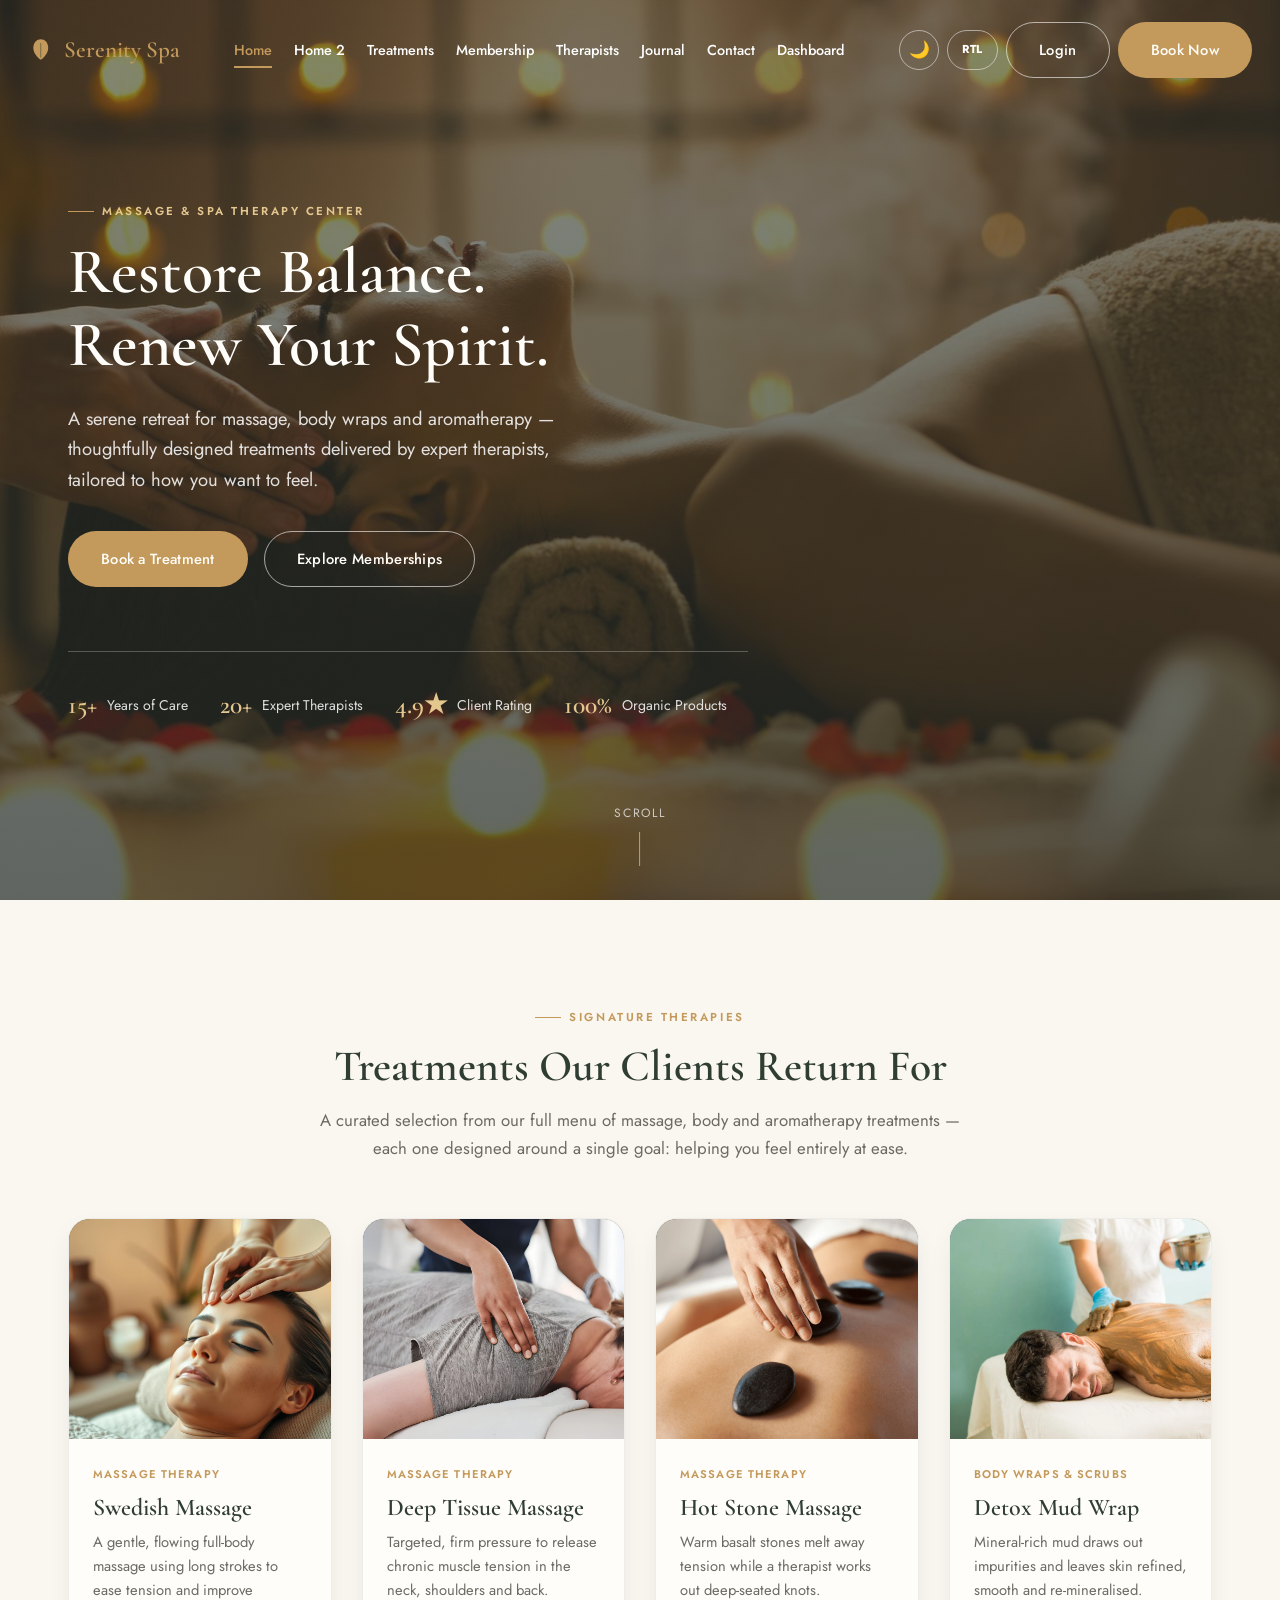
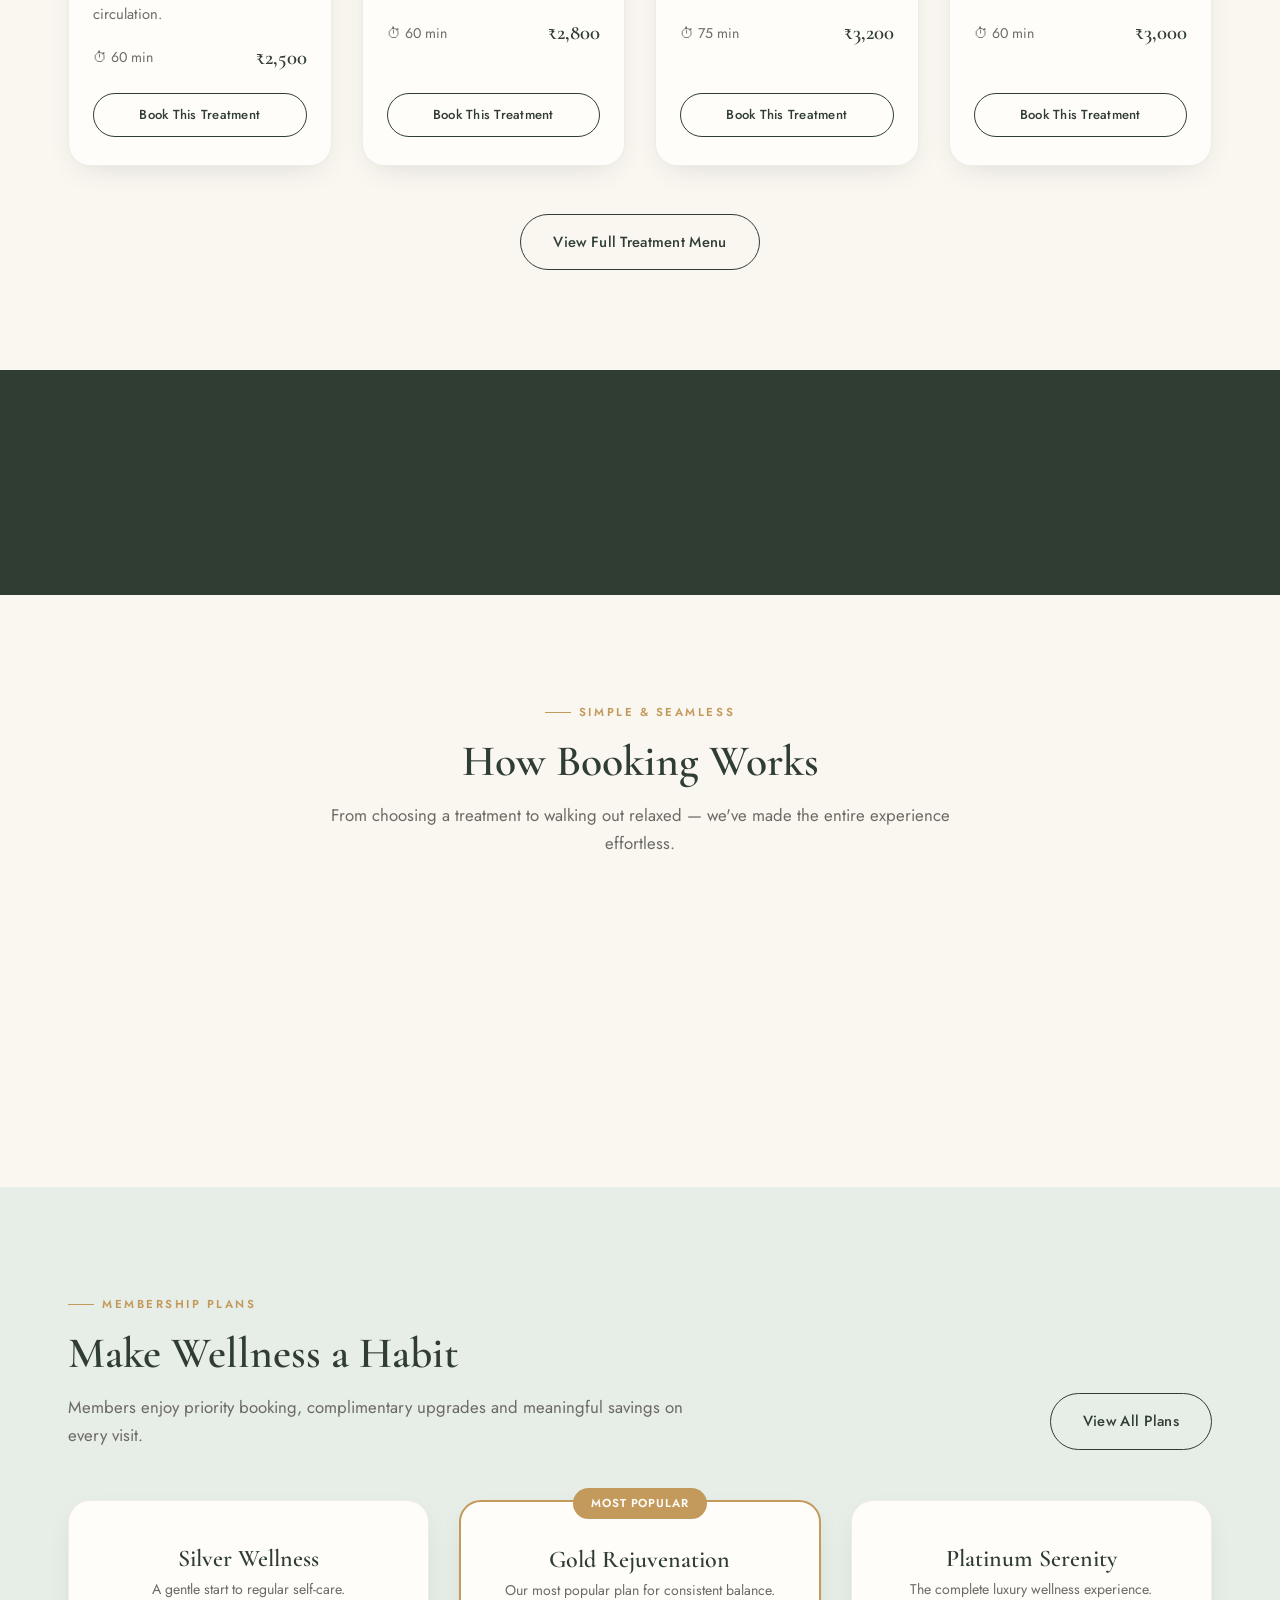
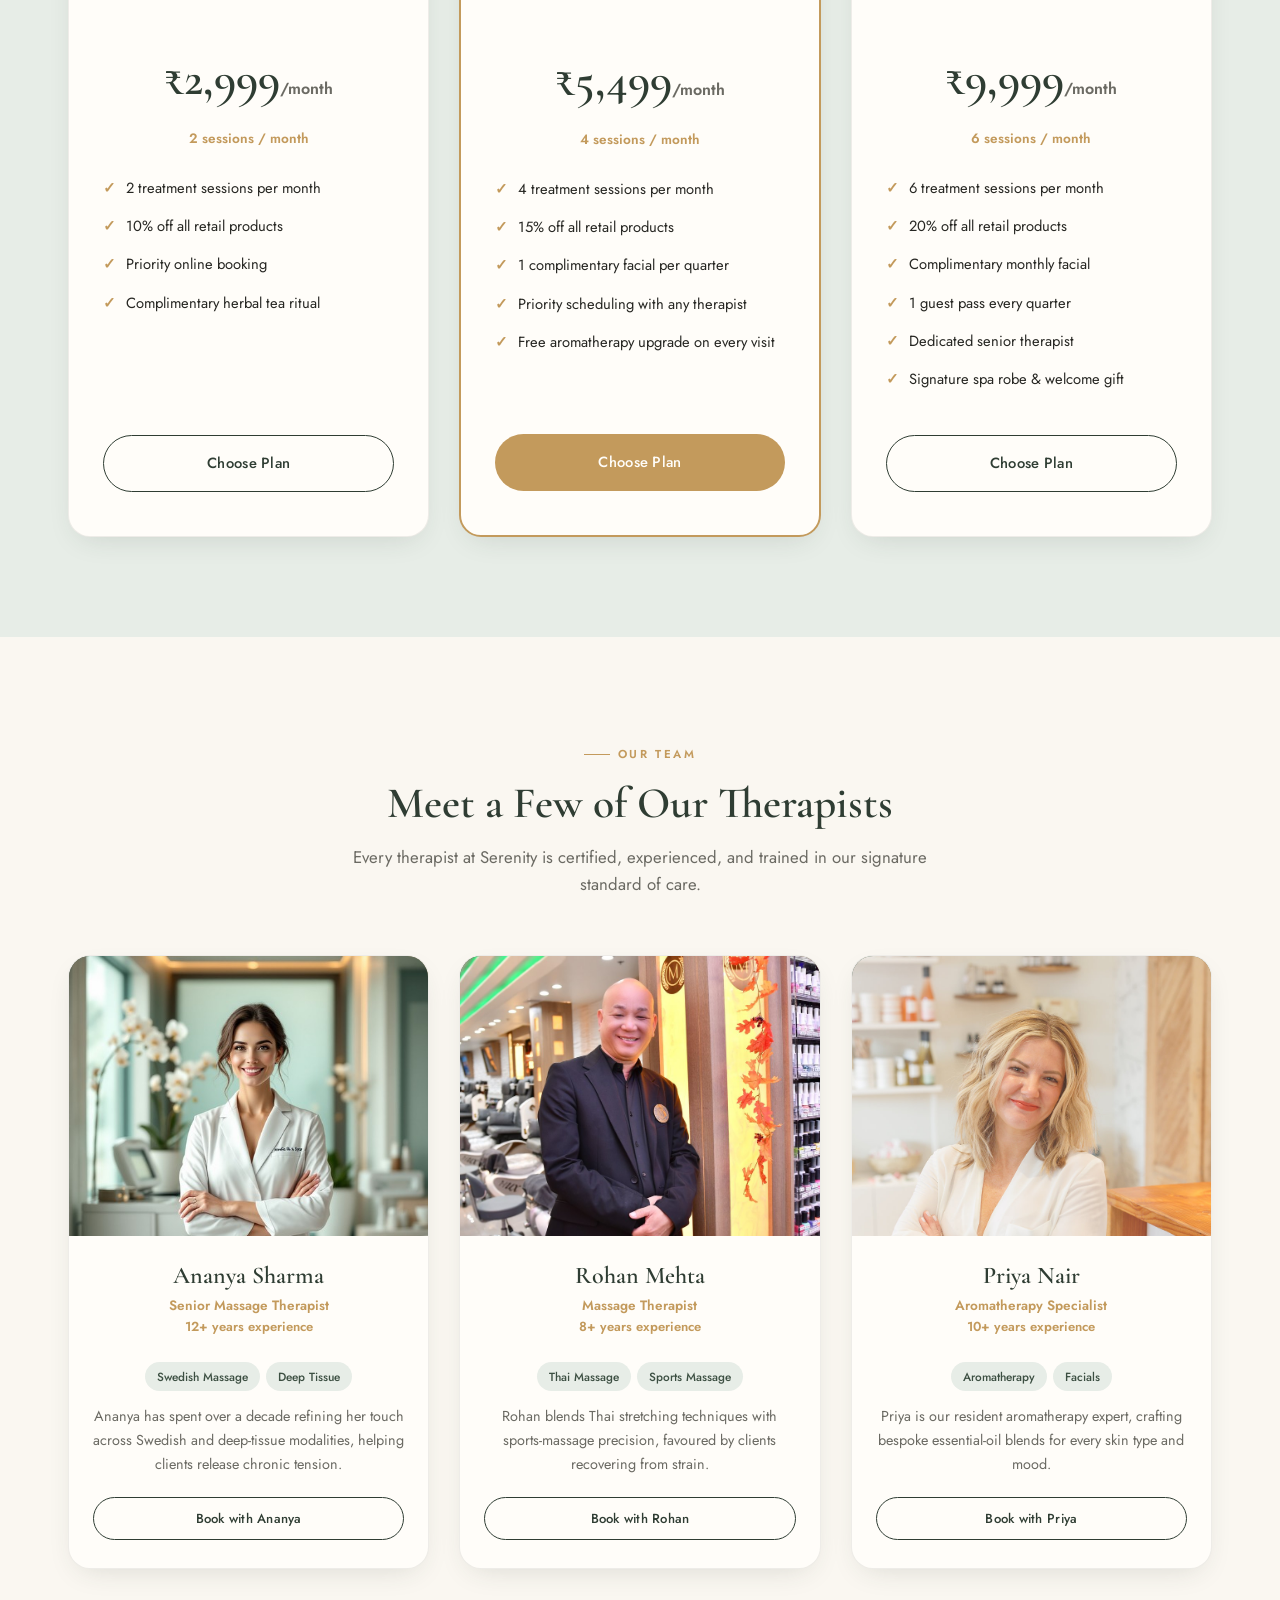
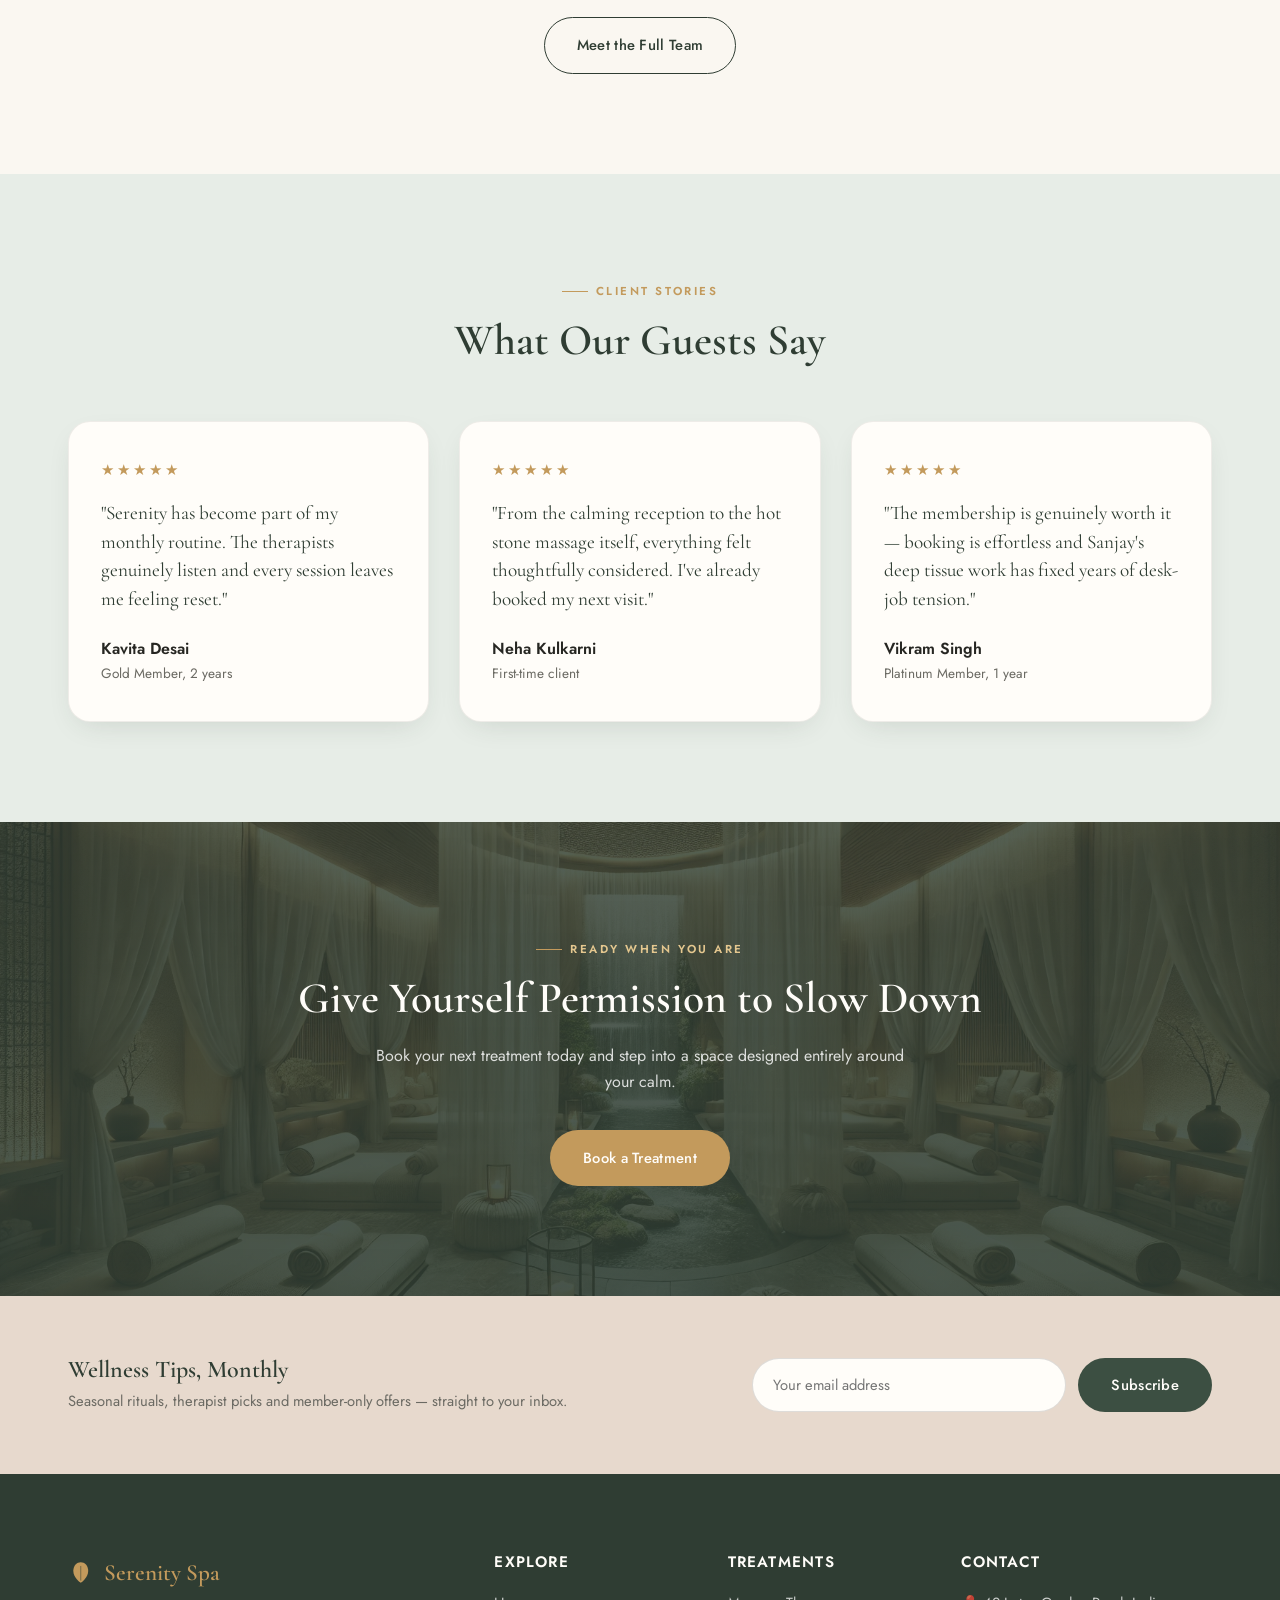
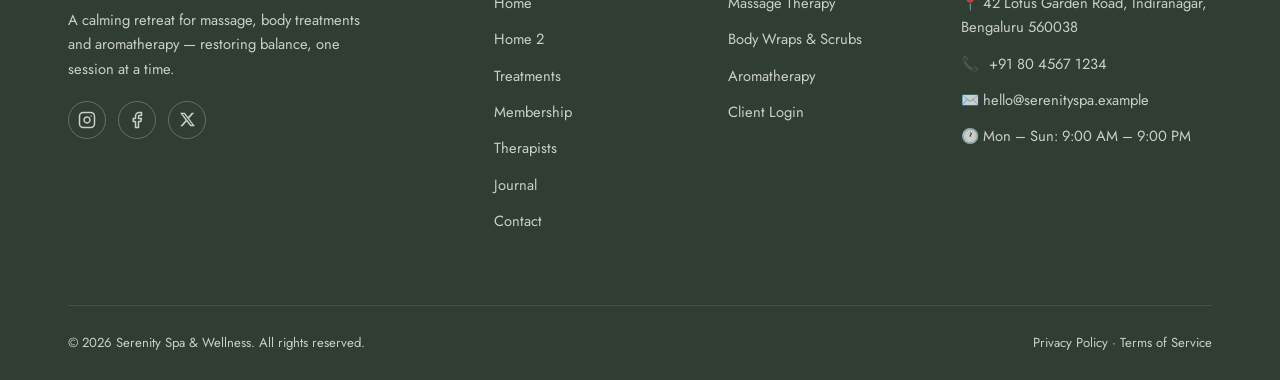
==== commit 692ef1af: "Make Dashboard nav link always visible; refine logo mark" ====
--- a/index.html
+++ b/index.html
@@ -16,7 +16,7 @@
 <meta name="viewport" content="width=device-width, initial-scale=1.0">
 <title>Serenity Spa & Wellness | Massage & Spa Therapy Center</title>
 <meta name="description" content="A serene retreat for massage, body wraps and aromatherapy. Book treatments, meet our therapists, and explore membership plans at Serenity Spa & Wellness.">
-<link rel="icon" href="data:image/svg+xml,<svg xmlns=%22http://www.w3.org/2000/svg%22 viewBox=%220 0 100 100%22><text y=%22.9em%22 font-size=%2290%22>🌿</text></svg>">
+<link rel="icon" href="data:image/svg+xml,<svg xmlns=%22http://www.w3.org/2000/svg%22 viewBox=%220 0 24 24%22><rect x=%220%22 y=%220%22 width=%2224%22 height=%2224%22 rx=%225%22 fill=%22%232f3d33%22/><path d=%22M12 21C12 21 6 17.3 6 11.2C6 6.9 8.8 4.5 12 4.5C15.2 4.5 18 6.9 18 11.2C18 17.3 12 21 12 21Z%22 fill=%22%23c39a5c%22/><path d=%22M12 7.3V19.3%22 stroke=%22%232f3d33%22 stroke-width=%220.7%22 stroke-linecap=%22round%22 opacity=%220.5%22/></svg>">
 <link rel="preconnect" href="https://fonts.googleapis.com">
 <link href="https://fonts.googleapis.com/css2?family=Cormorant+Garamond:wght@500;600;700&family=Jost:wght@400;500;600;700&display=swap" rel="stylesheet">
 <link rel="stylesheet" href="css/style.css">
@@ -26,7 +26,7 @@
 <!-- ================= NAVBAR ================= -->
 <nav class="navbar">
   <div class="container">
-    <a href="index.html" class="brand"><span class="leaf">🌿</span> Serenity Spa</a>
+    <a href="index.html" class="brand"><span class="leaf"><svg viewBox="0 0 24 24" fill="currentColor" aria-hidden="true"><path d="M12 21.5C12 21.5 5 17.3 5 10.2C5 5.1 8.4 2 12 2C15.6 2 19 5.1 19 10.2C19 17.3 12 21.5 12 21.5Z"/><path d="M12 6V19" stroke="#2f3d33" stroke-width="0.9" stroke-linecap="round" opacity="0.55"/></svg></span> Serenity Spa</a>
     <ul class="nav-links">
       <li><a href="index.html" class="active">Home</a></li>
       <li><a href="home-2.html">Home 2</a></li>
@@ -35,6 +35,7 @@
       <li><a href="therapists.html">Therapists</a></li>
       <li><a href="blog.html">Journal</a></li>
       <li><a href="contact.html">Contact</a></li>
+      <li><a href="dashboard.html">Dashboard</a></li>
       <li class="mobile-only-link"><a href="login.html" class="btn btn-outline js-auth-link">Login</a></li>
       <li class="mobile-only-link"><a href="treatments.html" class="btn btn-gold">Book Now</a></li>
     </ul>
@@ -195,7 +196,7 @@
   <div class="container">
     <div class="footer-grid">
       <div class="footer-brand">
-        <a href="index.html" class="brand"><span class="leaf">🌿</span> Serenity Spa</a>
+        <a href="index.html" class="brand"><span class="leaf"><svg viewBox="0 0 24 24" fill="currentColor" aria-hidden="true"><path d="M12 21.5C12 21.5 5 17.3 5 10.2C5 5.1 8.4 2 12 2C15.6 2 19 5.1 19 10.2C19 17.3 12 21.5 12 21.5Z"/><path d="M12 6V19" stroke="#2f3d33" stroke-width="0.9" stroke-linecap="round" opacity="0.55"/></svg></span> Serenity Spa</a>
         <p>A calming retreat for massage, body treatments and aromatherapy — restoring balance, one session at a time.</p>
         <div class="social-row">
           <a href="https://www.instagram.com/" target="_blank" rel="noopener noreferrer" aria-label="Instagram"><svg viewBox="0 0 24 24" fill="none" stroke="currentColor" stroke-width="2" stroke-linecap="round" stroke-linejoin="round" width="18" height="18"><rect x="2" y="2" width="20" height="20" rx="5"></rect><path d="M16 11.37A4 4 0 1 1 12.63 8 4 4 0 0 1 16 11.37z"></path><line x1="17.5" y1="6.5" x2="17.51" y2="6.5"></line></svg></a>
--- a/css/style.css
+++ b/css/style.css
@@ -203,7 +203,8 @@
   flex-shrink: 0;
   transition: color 0.3s ease;
 }
-.brand .leaf { color: var(--gold); font-size: 1.6rem; }
+.brand .leaf { display: inline-flex; flex-shrink: 0; color: var(--gold); }
+.brand .leaf svg { display: block; width: 1.1em; height: 1.1em; }
 
 .nav-links {
   display: flex;
@@ -408,6 +409,7 @@
 .newsletter form { display: flex; gap: 12px; flex: 1; max-width: 460px; min-width: 280px; }
 .newsletter input {
   flex: 1;
+  min-width: 0;
   padding: 15px 20px;
   border-radius: 100px;
   border: 1px solid rgba(38,38,34,0.15);
@@ -415,6 +417,7 @@
   font-size: 0.92rem;
   background: var(--surface);
 }
+.newsletter .btn-primary { flex-shrink: 0; }
 .newsletter input:focus { outline: 2px solid var(--gold); }
 
 /* ---------- Footer ---------- */
@@ -537,9 +540,10 @@
 .form-msg.error { background: #f8e6e3; color: #a3453b; border: 1px solid rgba(163,69,59,0.25); }
 
 /* ---------- Contact page ---------- */
-.contact-grid { display: grid; grid-template-columns: 1fr 1.2fr; gap: 50px; align-items: start; }
+.contact-grid { display: grid; grid-template-columns: minmax(0,1fr) minmax(0,1.2fr); gap: 50px; align-items: start; }
 .contact-info-card { background: var(--surface); border-radius: var(--radius-md); padding: 26px; box-shadow: var(--shadow-card); border: 1px solid var(--border-soft); margin-bottom: 20px; display: flex; gap: 16px; }
-.contact-info-card .ic { font-size: 1.5rem; color: var(--gold); }
+.contact-info-card .ic { font-size: 1.5rem; color: var(--gold); flex-shrink: 0; }
+.contact-info-card > div:last-child { min-width: 0; }
 .contact-info-card h4 { margin-bottom: 6px; font-size: 1rem; }
 .contact-info-card p { font-size: 0.9rem; color: var(--text-muted); }
 .map-box {
@@ -645,7 +649,7 @@
 }
 .dash-sidebar .logout-btn:hover { background: rgba(255,255,255,0.16); }
 
-.dash-main { flex: 1; margin-left: 264px; padding: 40px 46px 80px; max-width: 1200px; }
+.dash-main { margin-left: 264px; width: calc(100% - 264px); padding: 40px 46px 80px; max-width: 1200px; }
 .dash-topbar { display: flex; justify-content: space-between; align-items: center; margin-bottom: 40px; flex-wrap: wrap; gap: 16px; }
 .dash-welcome h1 { font-size: 1.9rem; }
 .dash-welcome p { color: var(--text-muted); margin-top: 4px; }
@@ -715,14 +719,14 @@
 .toast.show { opacity: 1; transform: translateY(0); }
 
 /* ---------- Responsive ---------- */
-@media (max-width: 1080px) {
+@media (max-width: 1150px) {
   .grid-4 { grid-template-columns: repeat(2, 1fr); }
   .grid-3 { grid-template-columns: repeat(2, 1fr); }
   .footer-grid { grid-template-columns: 1fr 1fr; }
   .stats-grid { grid-template-columns: repeat(2, 1fr); gap: 40px; }
   .summary-grid { grid-template-columns: repeat(2, 1fr); }
-  .contact-grid { grid-template-columns: 1fr; }
-  .auth-wrap { grid-template-columns: 1fr; }
+  .contact-grid { grid-template-columns: minmax(0,1fr); }
+  .auth-wrap { grid-template-columns: minmax(0,1fr); }
   .auth-visual { display: none; }
 }
 
@@ -732,7 +736,7 @@
    the general 860px layout breakpoint below, so it switches to the hamburger
    menu earlier, at 1260px, to avoid ever overflowing or wrapping the bar. */
 @media (max-width: 1260px) {
-  .nav-links, .nav-actions .btn-outline-dark, .nav-actions .btn-outline { display: none; }
+  .nav-links, .nav-actions .btn-outline-dark, .nav-actions .btn-outline, .nav-actions .btn-gold { display: none; }
   .nav-toggle { display: flex; }
   .nav-links.mobile-open {
     display: flex; flex-direction: column; position: fixed; top: 0; right: 0; bottom: 0;
@@ -748,15 +752,24 @@
   .nav-links.mobile-open .mobile-only-link .btn-outline { border-color: var(--text-heading); color: var(--text-heading); }
 }
 
+/* Very narrow phones (down to 320px): the brand, theme/RTL toggles and hamburger
+   button alone still need trimming to avoid clipping off the right edge. */
+@media (max-width: 400px) {
+  .navbar .container { padding: 0 16px; gap: 8px; }
+  .navbar .brand { font-size: 1.15rem; gap: 6px; }
+  .nav-actions { gap: 4px; }
+  .dir-toggle { padding: 0 8px; font-size: 0.66rem; }
+}
+
 @media (max-width: 860px) {
-  .process-grid, .grid-2, .grid-3, .grid-4 { grid-template-columns: 1fr; }
-  .form-row { grid-template-columns: 1fr; }
-  .footer-grid { grid-template-columns: 1fr; }
+  .process-grid, .grid-2, .grid-3, .grid-4 { grid-template-columns: minmax(0,1fr); }
+  .form-row { grid-template-columns: minmax(0,1fr); }
+  .footer-grid { grid-template-columns: minmax(0,1fr); }
   .stats-grid { grid-template-columns: 1fr 1fr; }
   .dash-sidebar { transform: translateX(-100%); transition: transform 0.3s ease; }
   .dash-sidebar.open { transform: translateX(0); }
-  .dash-main { margin-left: 0; padding: 30px 20px 60px; }
-  .summary-grid { grid-template-columns: 1fr; }
+  .dash-main { margin-left: 0; width: 100%; padding: 30px 20px 60px; }
+  .summary-grid { grid-template-columns: minmax(0,1fr); }
   .slot-grid { grid-template-columns: repeat(2, 1fr); }
   .dash-mobile-toggle { display: inline-flex !important; }
 }
@@ -771,6 +784,9 @@
   .plan-card.highlight { transform: none; }
   .compare-table { font-size: 0.78rem; }
   .newsletter-inner { flex-direction: column; align-items: stretch; }
+  .newsletter form { flex-direction: column; width: 100%; min-width: 0; max-width: 100%; }
+  .newsletter input { width: 100%; min-width: 0; }
+  .newsletter .btn-primary { width: 100%; }
   .slot-grid { grid-template-columns: repeat(2, 1fr); }
 }
 
@@ -915,16 +931,16 @@
 .spotlight-side .btn { margin-top: auto; }
 
 @media (max-width: 1080px) {
-  .hero-split .container { grid-template-columns: 1fr; }
+  .hero-split .container { grid-template-columns: minmax(0,1fr); }
   .hero-split-media { order: -1; }
   .hero-split-media img { height: 360px; }
   .feature-grid { grid-template-columns: repeat(2, 1fr); }
   .gallery-grid { grid-template-columns: repeat(3, 1fr); grid-template-rows: repeat(3, 140px); }
   .gallery-grid a.g-tall { grid-row: span 1; }
-  .plan-spotlight { grid-template-columns: 1fr; }
+  .plan-spotlight { grid-template-columns: minmax(0,1fr); }
 }
 @media (max-width: 640px) {
-  .feature-grid { grid-template-columns: 1fr; }
+  .feature-grid { grid-template-columns: minmax(0,1fr); }
   .gallery-grid { grid-template-columns: repeat(2, 1fr); grid-template-rows: repeat(4, 140px); }
   .floating-card { position: static; margin-top: 14px; display: inline-flex; }
   .hero-split-trust { gap: 18px; }
@@ -1002,13 +1018,13 @@
 .back-link { display: inline-flex; align-items: center; gap: 6px; color: var(--gold); font-weight: 600; font-size: 0.9rem; margin-bottom: 30px; }
 
 @media (max-width: 900px) {
-  .blog-featured { grid-template-columns: 1fr; }
+  .blog-featured { grid-template-columns: minmax(0,1fr); }
   .blog-featured-img { min-height: 240px; }
   .blog-grid { grid-template-columns: repeat(2, 1fr); }
   .article-hero-img { height: 280px; }
 }
 @media (max-width: 600px) {
-  .blog-grid { grid-template-columns: 1fr; }
+  .blog-grid { grid-template-columns: minmax(0,1fr); }
 }
 
 /* ============================================================
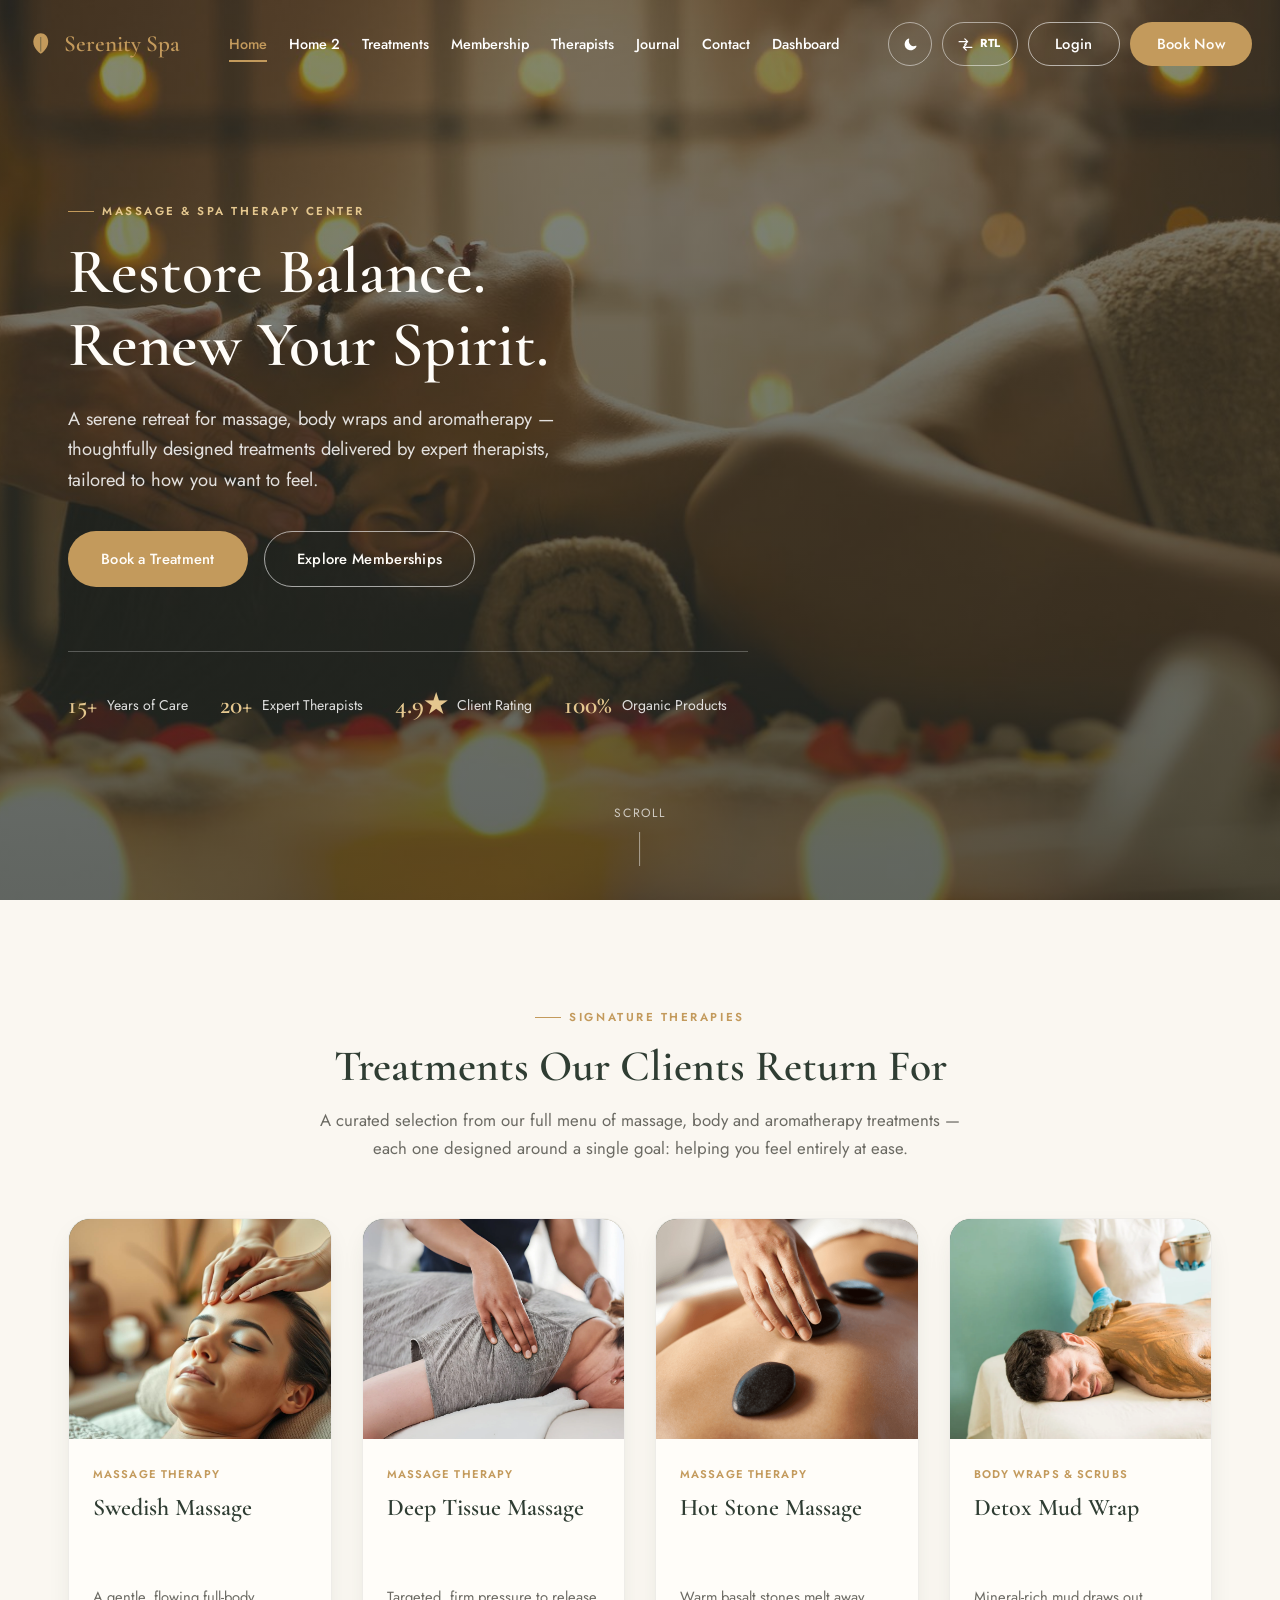
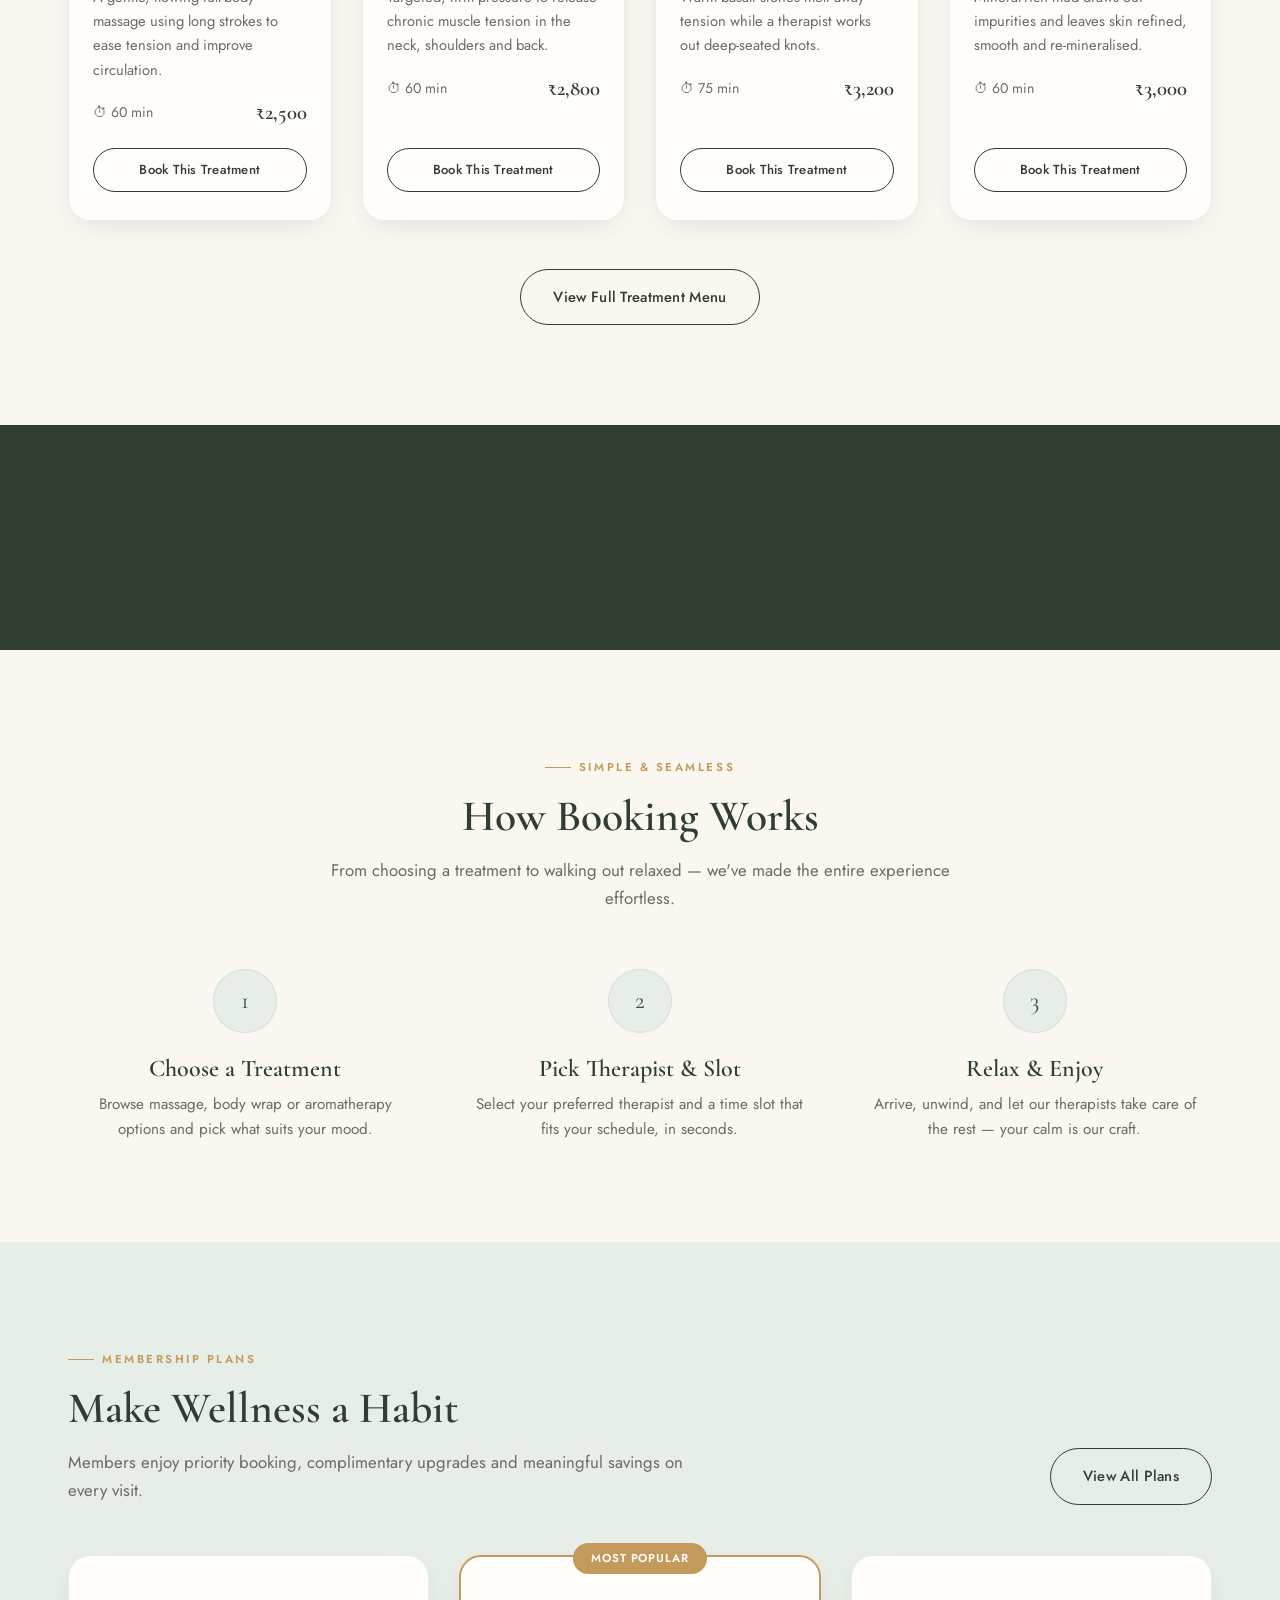
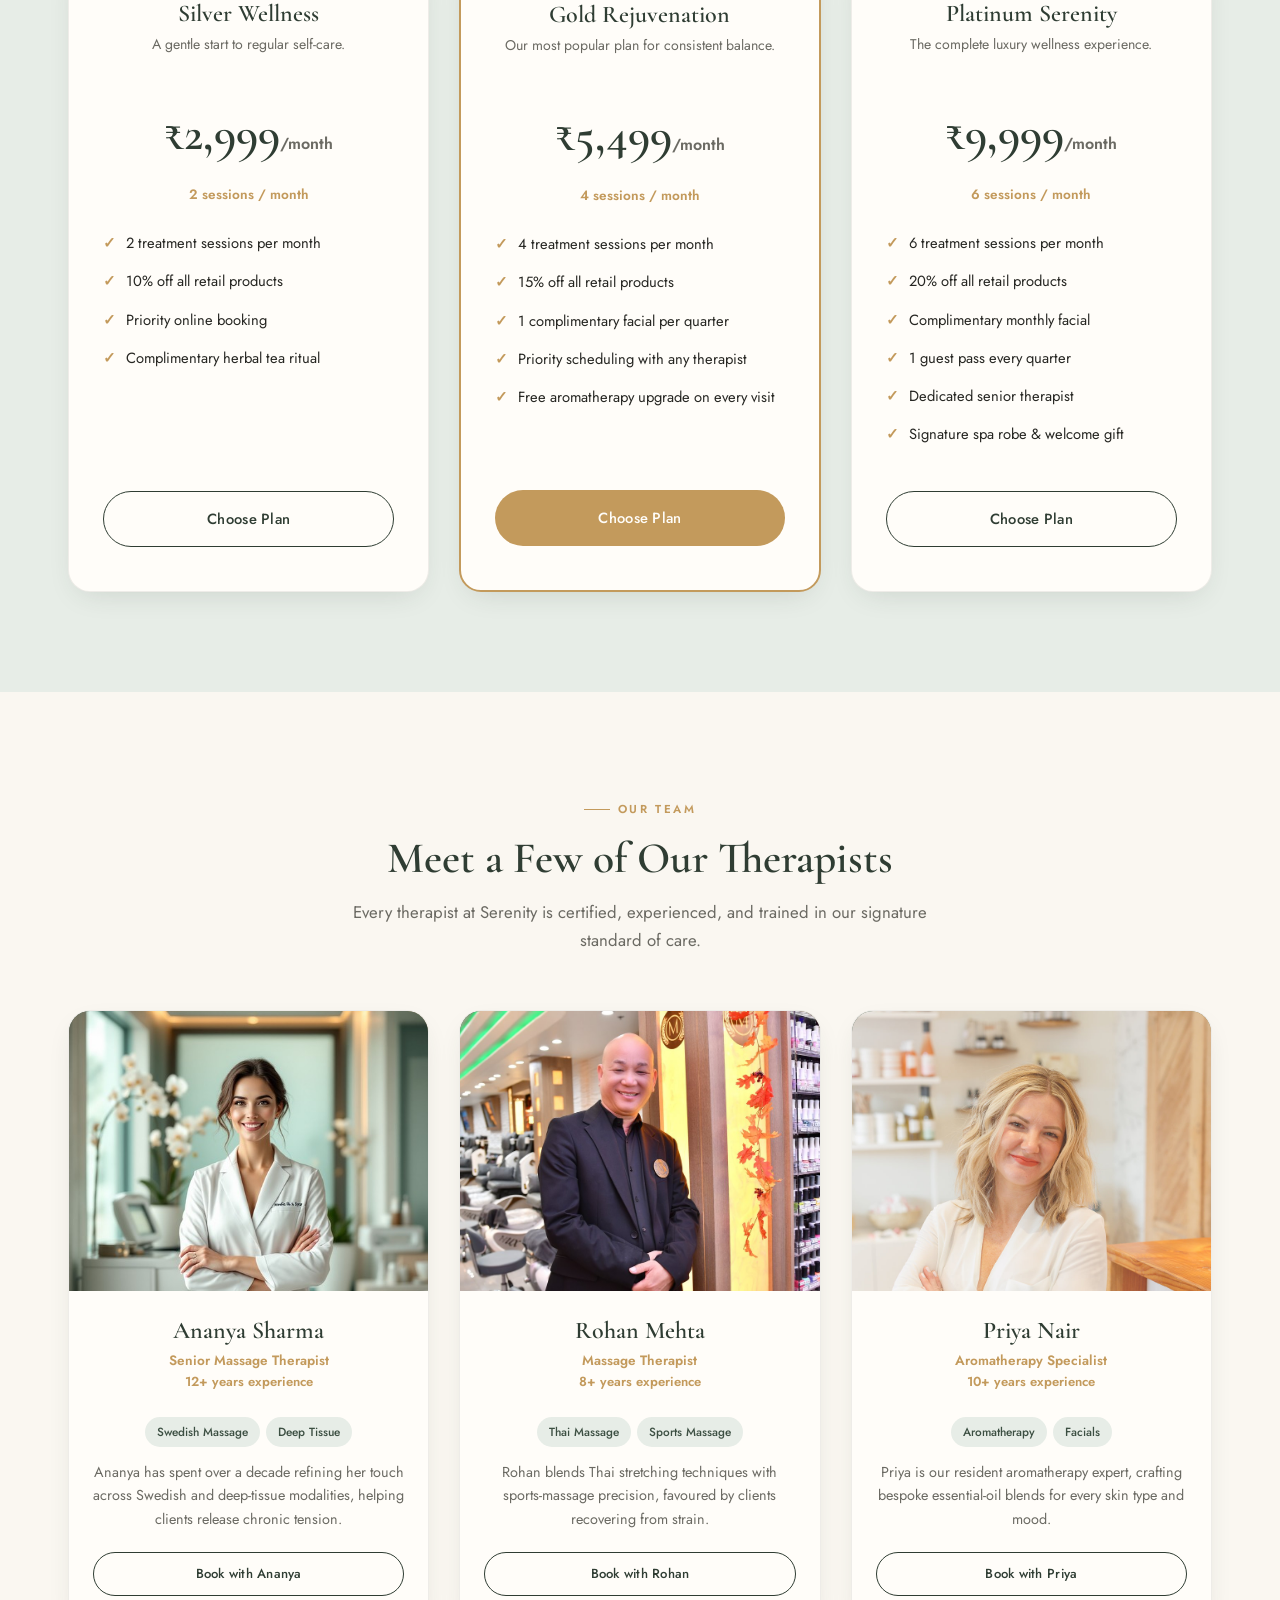
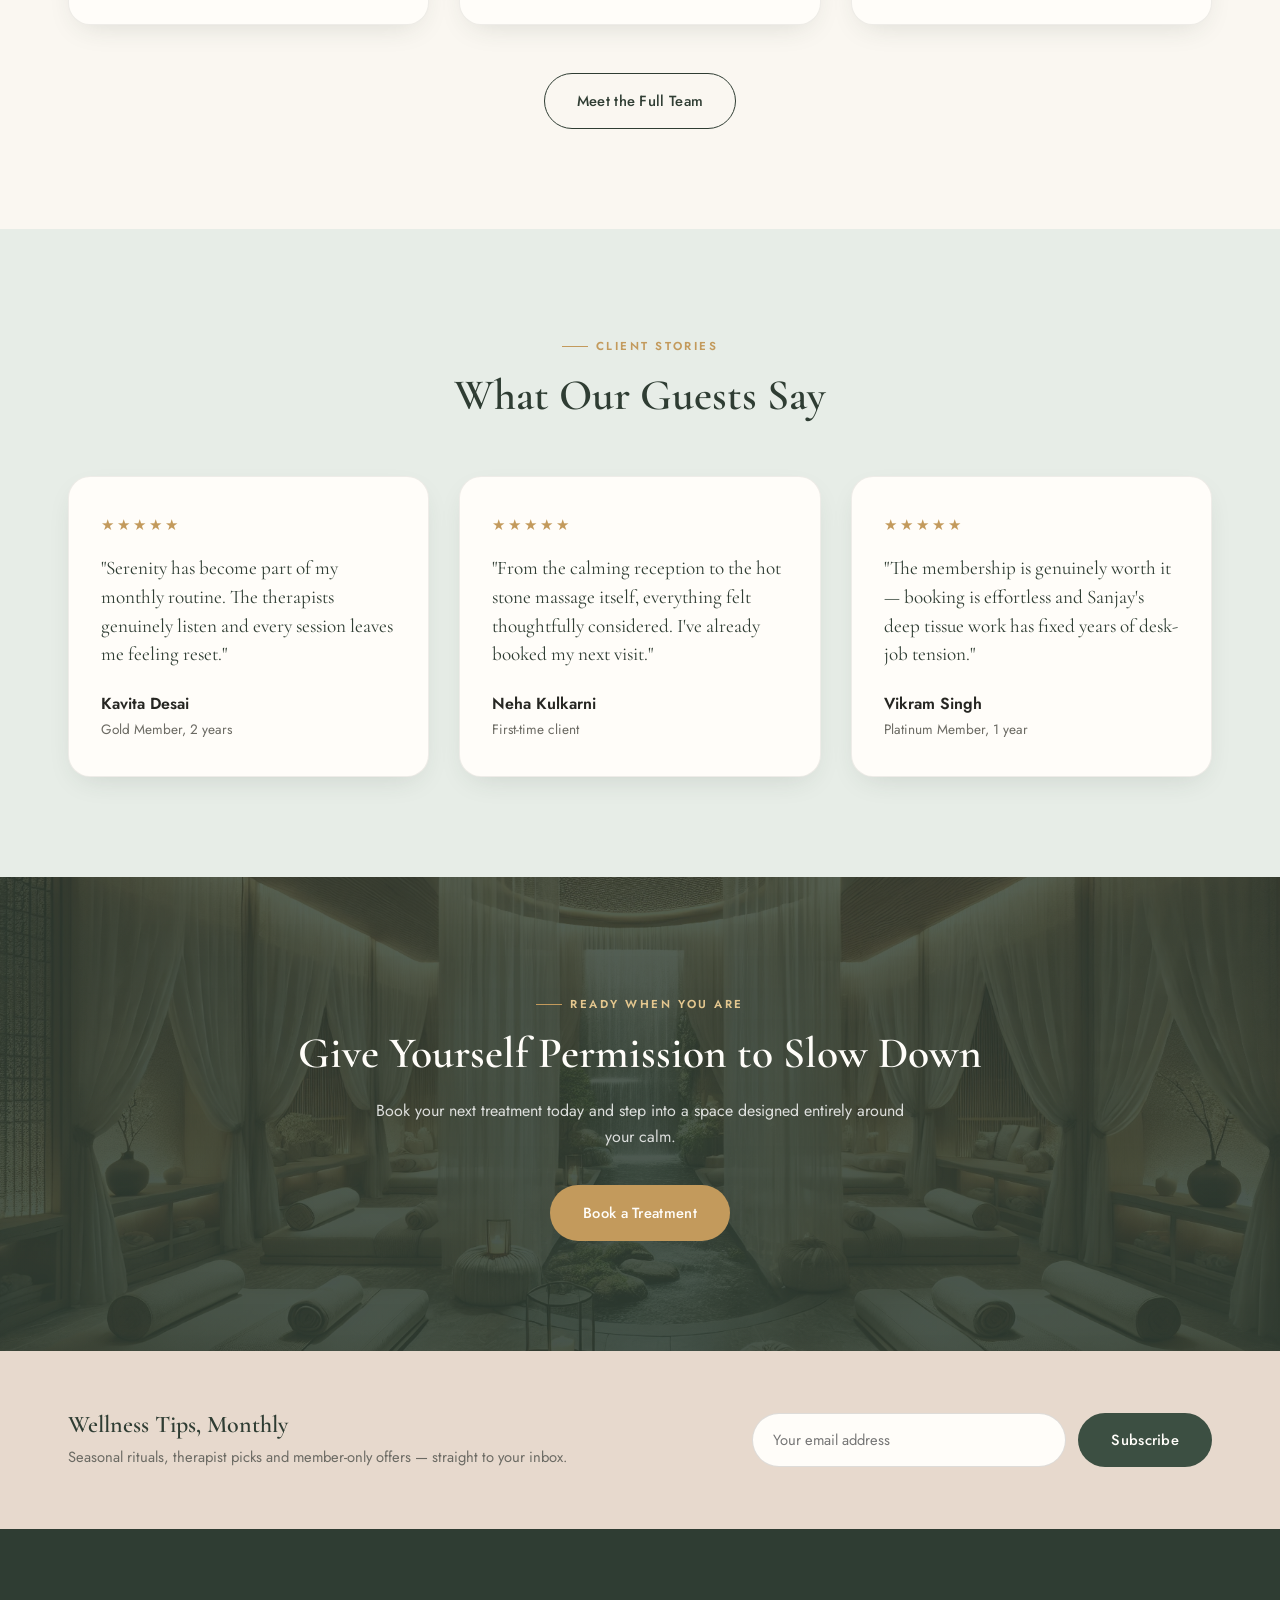
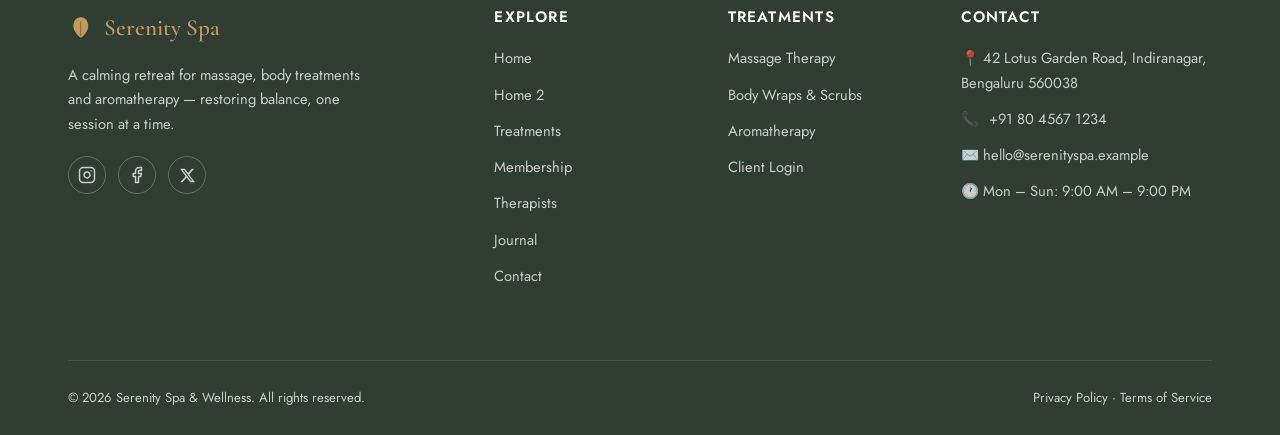
==== commit af7ef3a2: "Unify header control sizing, add proper dark mode/RTL icons" ====
--- a/index.html
+++ b/index.html
@@ -40,8 +40,8 @@
       <li class="mobile-only-link"><a href="treatments.html" class="btn btn-gold">Book Now</a></li>
     </ul>
     <div class="nav-actions">
-      <button class="theme-toggle" id="themeToggle" type="button" aria-label="Toggle dark mode" title="Toggle dark mode">🌙</button>
-      <button class="dir-toggle" id="dirToggle" type="button" aria-label="Toggle right-to-left layout" title="Toggle right-to-left layout">RTL</button>
+      <button class="theme-toggle" id="themeToggle" type="button" aria-label="Toggle dark mode" title="Toggle dark mode"><svg viewBox="0 0 24 24" fill="currentColor" aria-hidden="true"><path d="M20.4 14.7A8.6 8.6 0 1 1 9.3 3.6a0.75 0.75 0 0 1 .9 1 7.1 7.1 0 0 0 9.2 9.2 .75 .75 0 0 1 1 .9Z"/></svg></button>
+      <button class="dir-toggle" id="dirToggle" type="button" aria-label="Toggle right-to-left layout" title="Toggle right-to-left layout"><svg viewBox="0 0 24 24" fill="none" stroke="currentColor" stroke-width="1.8" stroke-linecap="round" stroke-linejoin="round" aria-hidden="true"><path d="M3 8h12M11 4l4 4-4 4"/><path d="M21 16H9M13 12l-4 4 4 4"/></svg><span>RTL</span></button>
       <a href="login.html" class="btn btn-outline js-auth-link">Login</a>
       <a href="treatments.html" class="btn btn-gold">Book Now</a>
     </div>
--- a/css/style.css
+++ b/css/style.css
@@ -30,6 +30,10 @@
   --radius-md: 14px;
   --radius-sm: 8px;
 
+  /* Shared height for every header control (theme toggle, RTL toggle, and
+     the Login/Book Now buttons) so they line up as one consistent row. */
+  --nav-ctrl-h: 44px;
+
   /* ---------- Theme-aware roles (flip in dark mode; see [data-theme="dark"]) ----------
      Everything above this line is a fixed brand color (accents, always-dark
      decorative sections like the footer/hero, always-light badges) and does
@@ -233,7 +237,7 @@
 .nav-links a:hover::after, .nav-links a.active::after { width: 100%; }
 .nav-links a.active { color: var(--gold) !important; }
 
-.nav-actions { display: flex; align-items: center; gap: 8px; flex-shrink: 0; }
+.nav-actions { display: flex; align-items: center; gap: 10px; flex-shrink: 0; }
 .nav-actions .btn-outline { color: var(--white); }
 .navbar.scrolled .nav-actions .btn-outline, .navbar.solid .nav-actions .btn-outline {
   border-color: var(--text-heading); color: var(--text-heading);
@@ -241,18 +245,31 @@
 .navbar.scrolled .nav-actions .btn-outline:hover, .navbar.solid .nav-actions .btn-outline:hover {
   background: var(--sage-800); color: var(--ivory);
 }
+/* Login / Book Now share the same height + pill radius as the theme and
+   RTL toggle buttons beside them, so the whole control row lines up. */
+.nav-actions .btn {
+  height: var(--nav-ctrl-h);
+  padding: 0 26px;
+  border-radius: 100px;
+}
 
 .nav-toggle {
   display: none;
   flex-direction: column;
+  align-items: center;
+  justify-content: center;
   gap: 5px;
+  width: var(--nav-ctrl-h);
+  height: var(--nav-ctrl-h);
+  flex-shrink: 0;
   background: none;
   border: none;
+  border-radius: 100px;
   cursor: pointer;
   z-index: 1001;
 }
 .nav-toggle span {
-  width: 26px; height: 2px;
+  width: 24px; height: 2px;
   background: var(--white);
   transition: all 0.3s ease;
 }
@@ -332,6 +349,22 @@
 .card:hover .card-img img { transform: scale(1.08); }
 .card-body { padding: 26px 24px 28px; display: flex; flex-direction: column; flex: 1; }
 .card-body > .btn { margin-top: auto; }
+/* Reserve a consistent title height (~3 lines) so the description paragraph
+   starts at the same vertical position in every card of a row, regardless of
+   how many lines an individual treatment name wraps to. */
+.card-body h3 {
+  min-height: 3.45em;
+  display: -webkit-box;
+  -webkit-box-orient: vertical;
+  -webkit-line-clamp: 3;
+  overflow: hidden;
+}
+.therapist-card .card-body h3 {
+  min-height: 0;
+  display: block;
+  -webkit-line-clamp: unset;
+  overflow: visible;
+}
 .card-tag {
   display: inline-block;
   font-size: 0.7rem;
@@ -450,6 +483,7 @@
   border-radius: 100px;
   border: 1px solid var(--border-soft);
   background: var(--surface);
+  color: var(--text-main);
   font-size: 0.88rem;
   font-weight: 500;
   cursor: pointer;
@@ -559,12 +593,14 @@
   grid-template-columns: 1fr 1fr;
 }
 .auth-visual {
-  background: linear-gradient(180deg, rgba(47,61,51,0.55), rgba(47,61,51,0.78)),
+  background: linear-gradient(180deg, rgba(20,25,20,0.72) 0%, rgba(47,61,51,0.42) 30%, rgba(47,61,51,0.5) 65%, rgba(16,20,16,0.8) 100%),
     url("../images/site/login-bg.png") center/cover no-repeat;
   color: var(--ivory);
   display: flex; flex-direction: column; justify-content: space-between;
   padding: 50px;
 }
+.auth-visual .brand { text-shadow: 0 2px 10px rgba(0,0,0,0.6), 0 1px 3px rgba(0,0,0,0.45); }
+.auth-visual .brand .leaf { filter: drop-shadow(0 2px 5px rgba(0,0,0,0.55)); }
 .auth-visual .brand { font-size: 1.6rem; }
 .auth-quote { font-family: var(--font-display); font-size: 1.7rem; max-width: 420px; line-height: 1.35; }
 .auth-quote span { color: var(--gold-light); }
@@ -758,7 +794,10 @@
   .navbar .container { padding: 0 16px; gap: 8px; }
   .navbar .brand { font-size: 1.15rem; gap: 6px; }
   .nav-actions { gap: 4px; }
-  .dir-toggle { padding: 0 8px; font-size: 0.66rem; }
+  /* Icon-only at this width (matches the theme toggle's compact circle);
+     the RTL/LTR label stays available to screen readers via aria-label. */
+  .dir-toggle { width: var(--nav-ctrl-h); min-width: var(--nav-ctrl-h); padding: 0; }
+  .dir-toggle span { display: none; }
 }
 
 @media (max-width: 860px) {
@@ -982,7 +1021,17 @@
 .blog-card-img img { width: 100%; height: 100%; object-fit: cover; object-position: center top; transition: transform 0.5s ease; }
 .blog-card:hover .blog-card-img img { transform: scale(1.08); }
 .blog-card-body { padding: 24px 22px 26px; }
-.blog-card-body h3 { font-size: 1.15rem; margin: 8px 0 10px; line-height: 1.3; }
+.blog-card-body h3 {
+  font-size: 1.15rem; margin: 8px 0 10px; line-height: 1.3;
+  /* Reserve a consistent title height (~3 lines) so the excerpt paragraph
+     starts at the same vertical position in every journal card of a row,
+     regardless of how many lines a given post title wraps to. */
+  min-height: 3.9em;
+  display: -webkit-box;
+  -webkit-box-orient: vertical;
+  -webkit-line-clamp: 3;
+  overflow: hidden;
+}
 .blog-excerpt { color: var(--text-muted); font-size: 0.9rem; margin-bottom: 16px; }
 .blog-meta { display: flex; gap: 8px; flex-wrap: wrap; font-size: 0.78rem; color: var(--text-muted); }
 
@@ -1034,27 +1083,29 @@
   display: inline-flex;
   align-items: center;
   justify-content: center;
-  height: 40px;
-  min-width: 40px;
+  gap: 6px;
+  height: var(--nav-ctrl-h);
+  min-width: var(--nav-ctrl-h);
   padding: 0 4px;
   border-radius: 100px;
   border: 1px solid rgba(255, 255, 255, 0.5);
   background: transparent;
   color: var(--white);
   cursor: pointer;
-  font-size: 1.05rem;
   line-height: 1;
   flex-shrink: 0;
   transition: all 0.3s ease;
 }
+.theme-toggle svg, .dir-toggle svg { width: 17px; height: 17px; display: block; flex-shrink: 0; }
 .dir-toggle {
   width: auto;
-  padding: 0 14px;
+  padding: 0 16px 0 14px;
   font-size: 0.72rem;
   font-weight: 700;
   letter-spacing: 0.06em;
   font-family: var(--font-body);
 }
+.dir-toggle span { line-height: 1; }
 .navbar.scrolled .theme-toggle, .navbar.solid .theme-toggle,
 .navbar.scrolled .dir-toggle, .navbar.solid .dir-toggle {
   border-color: var(--border-soft);
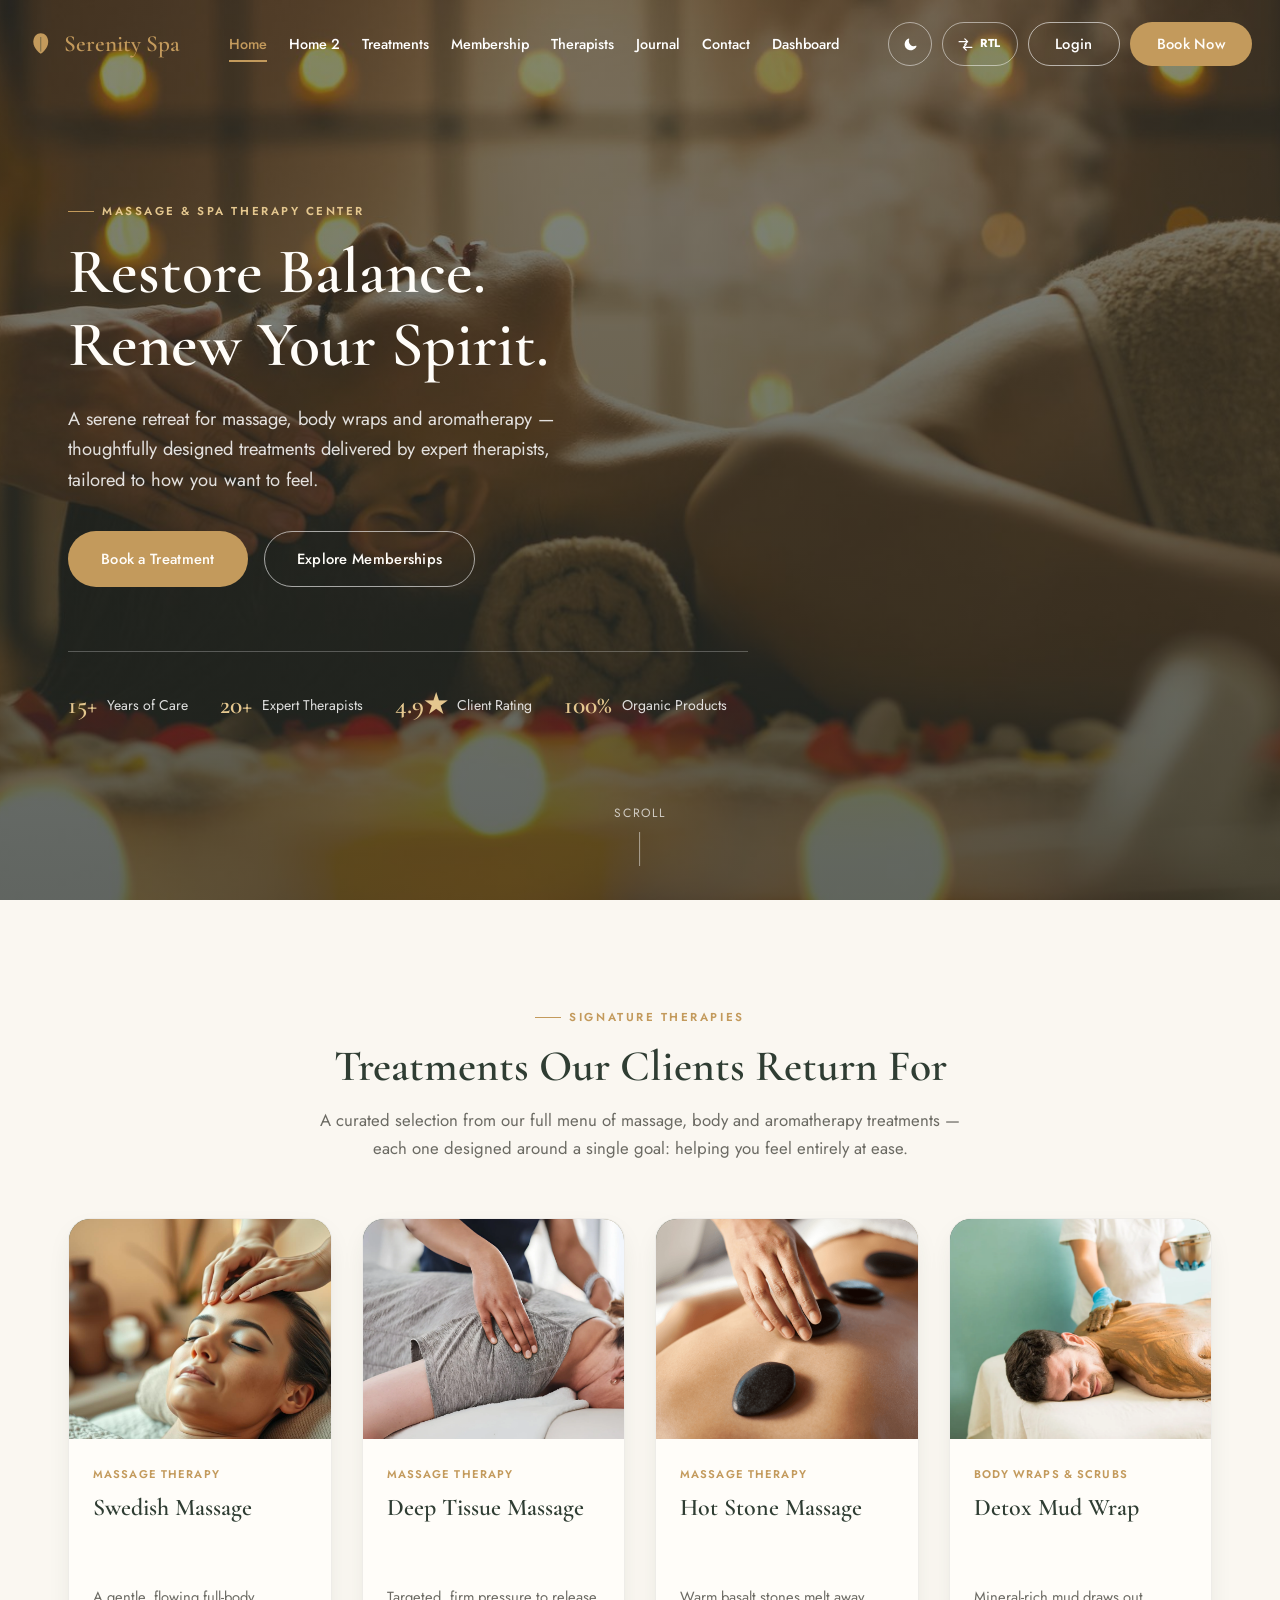
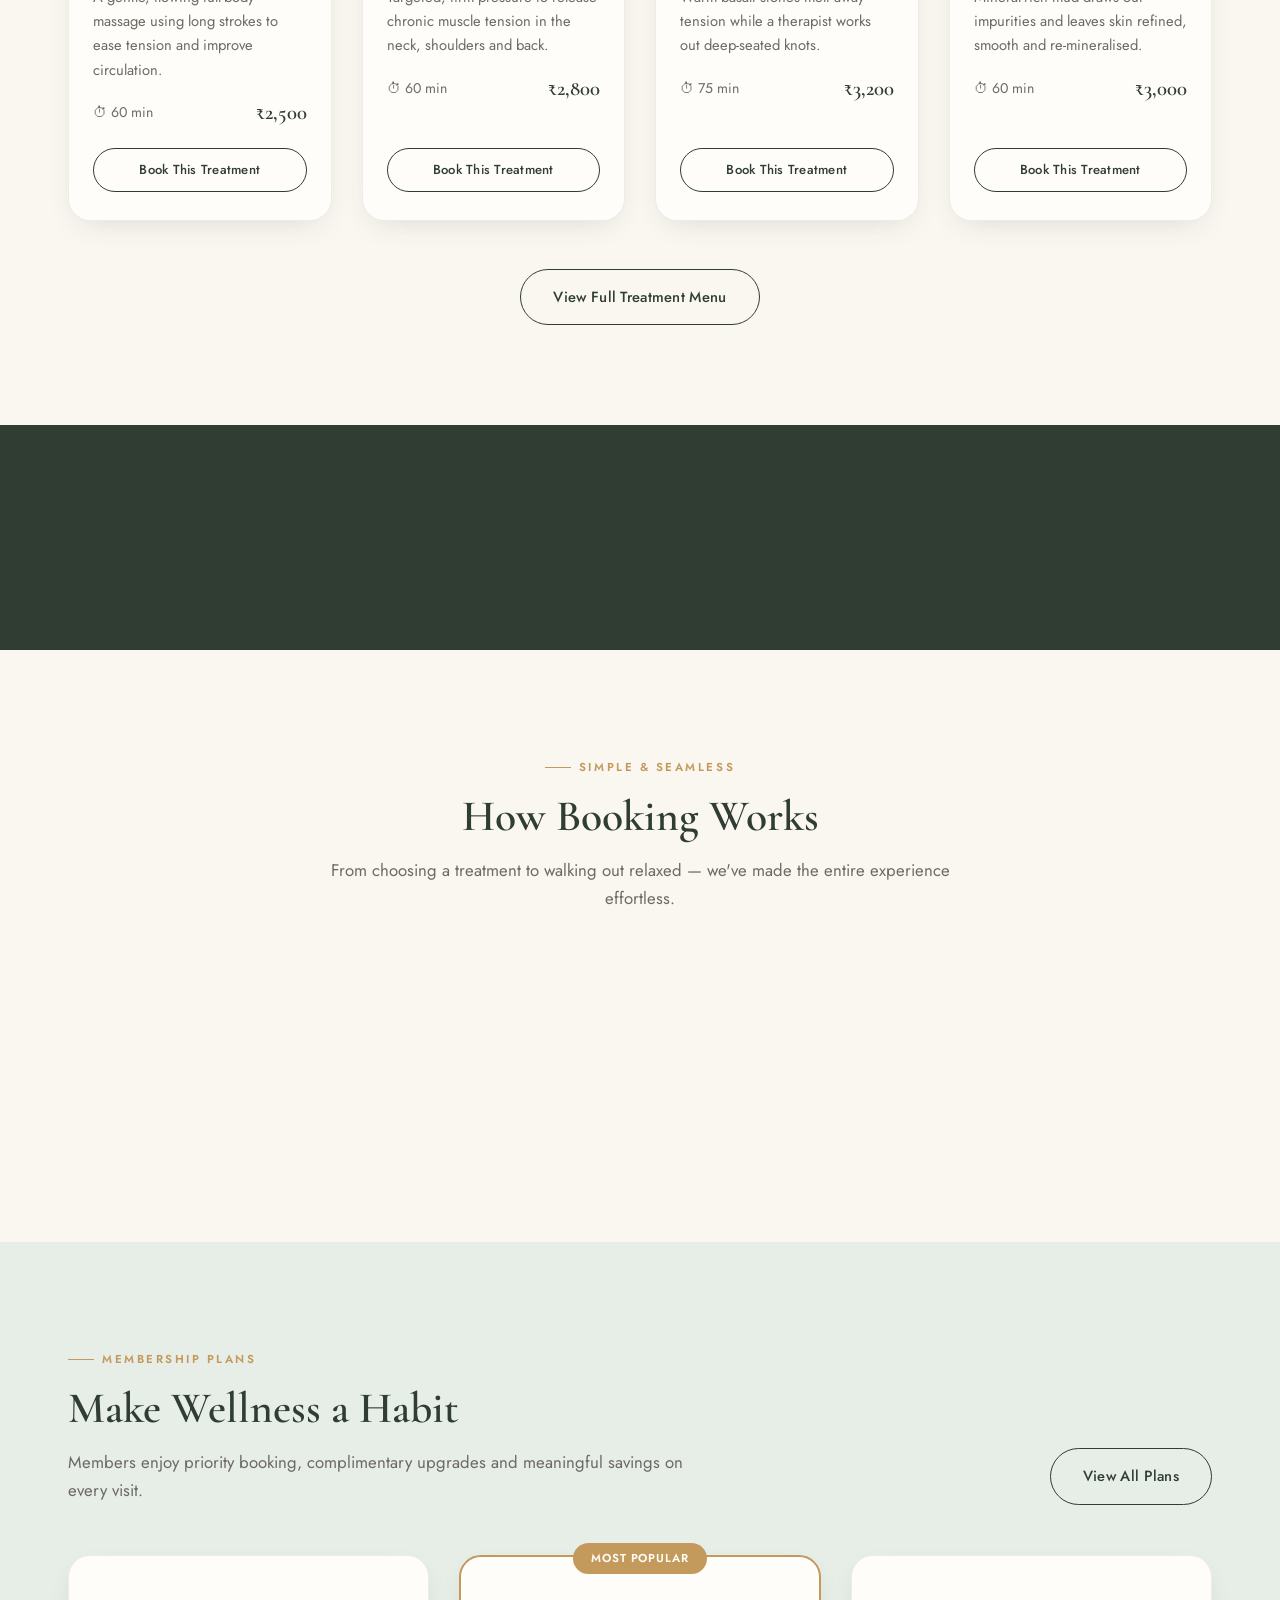
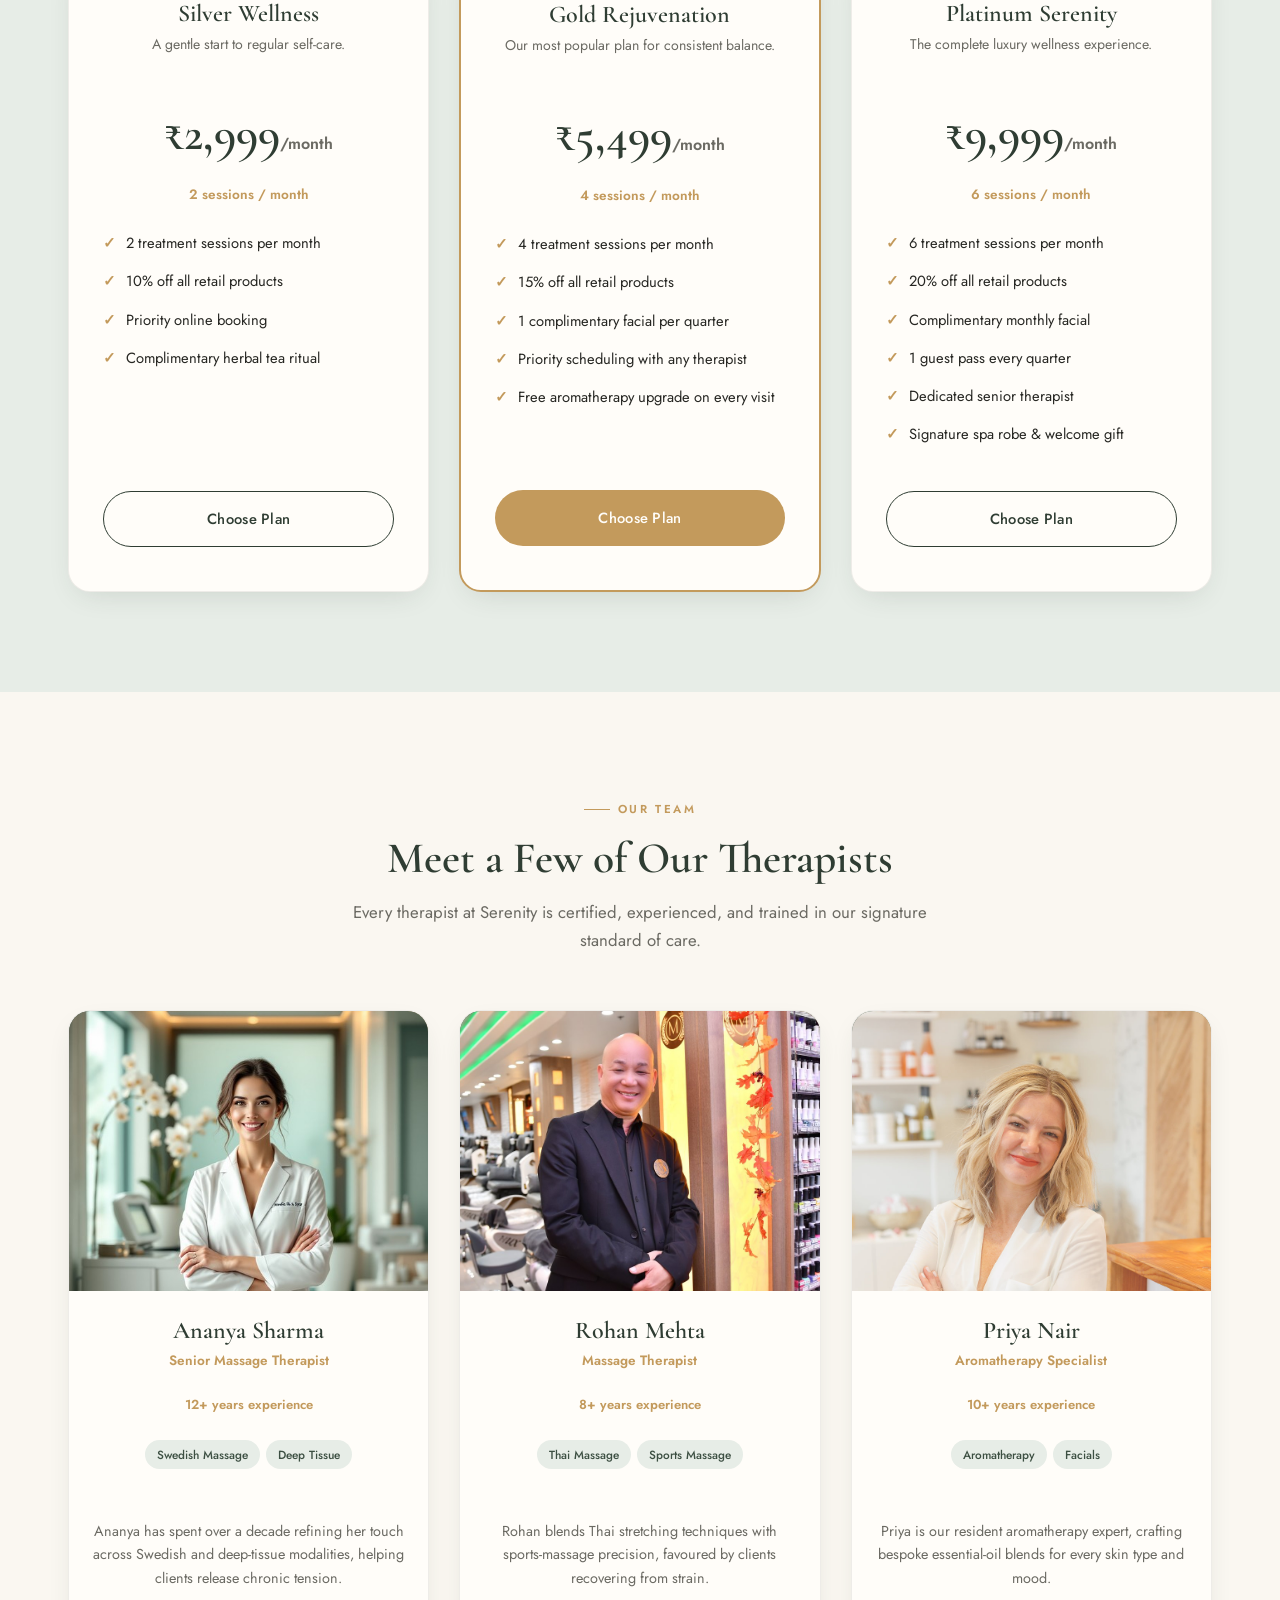
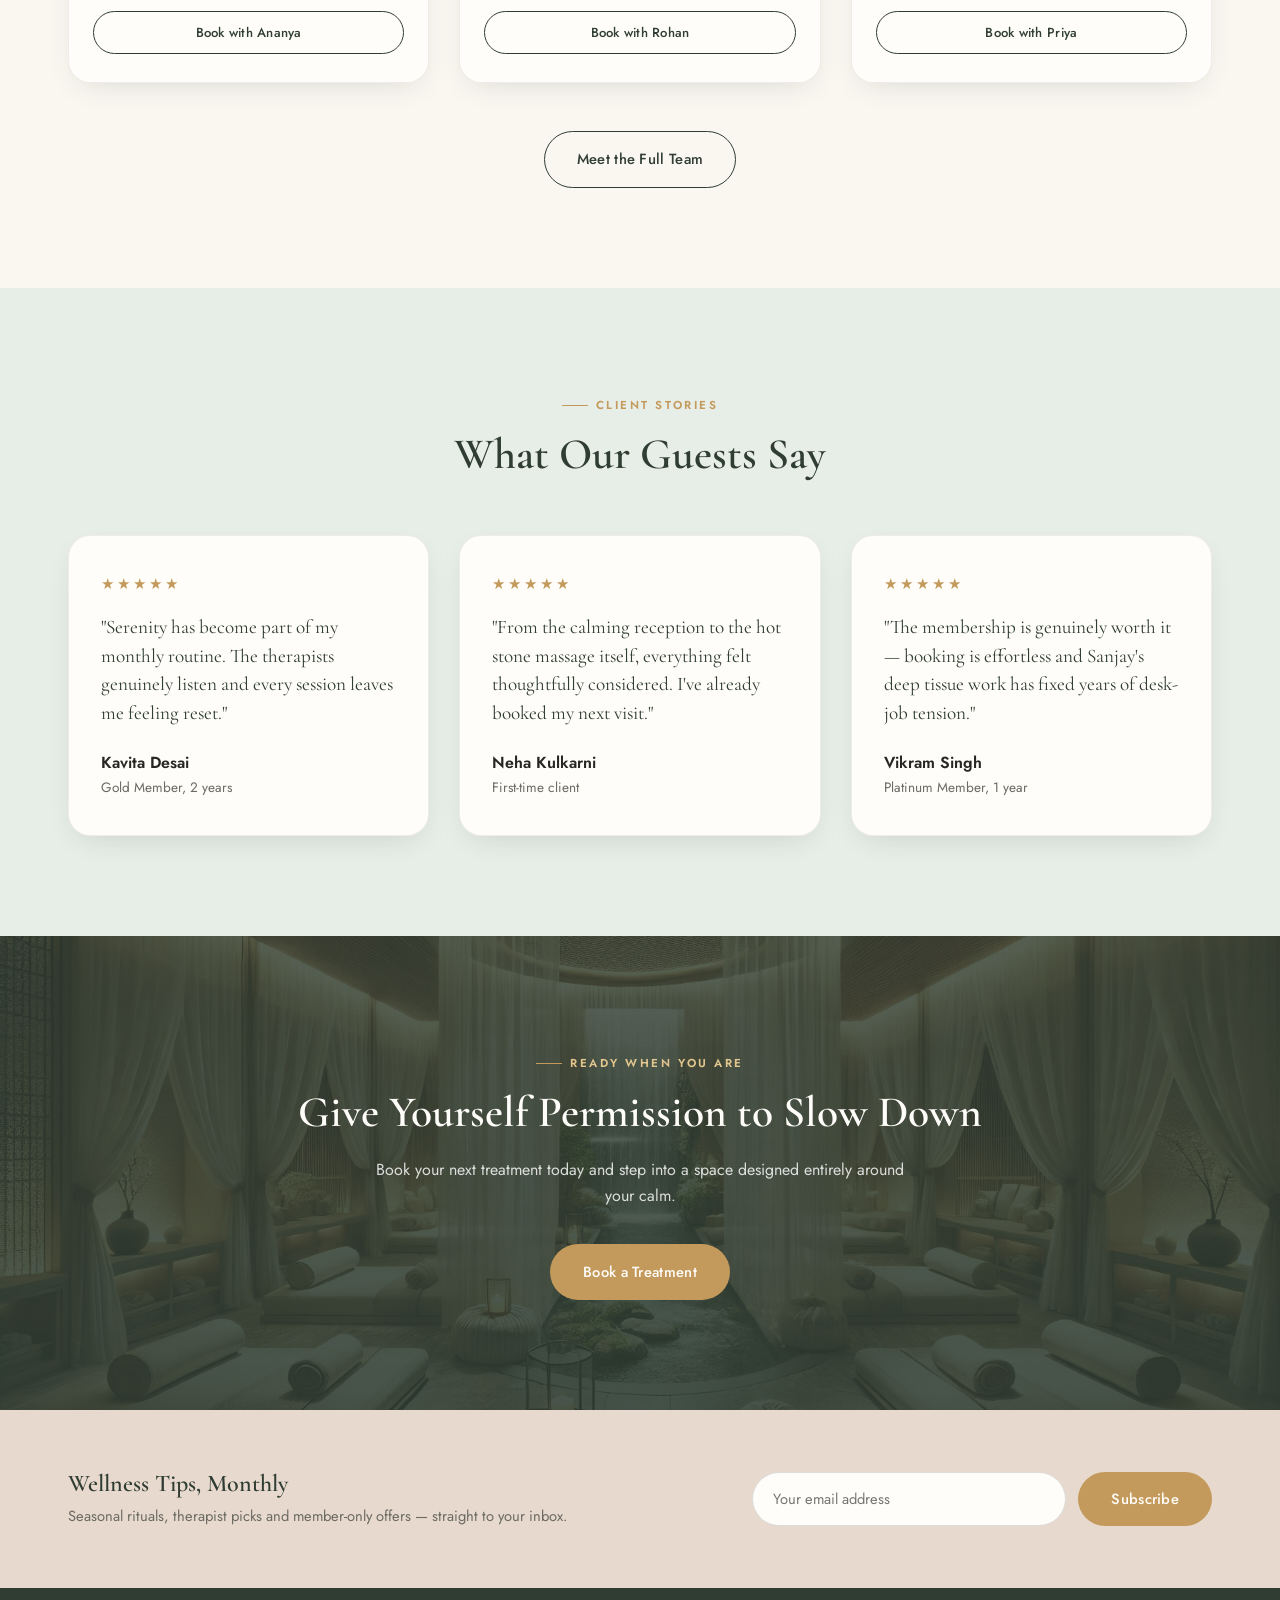
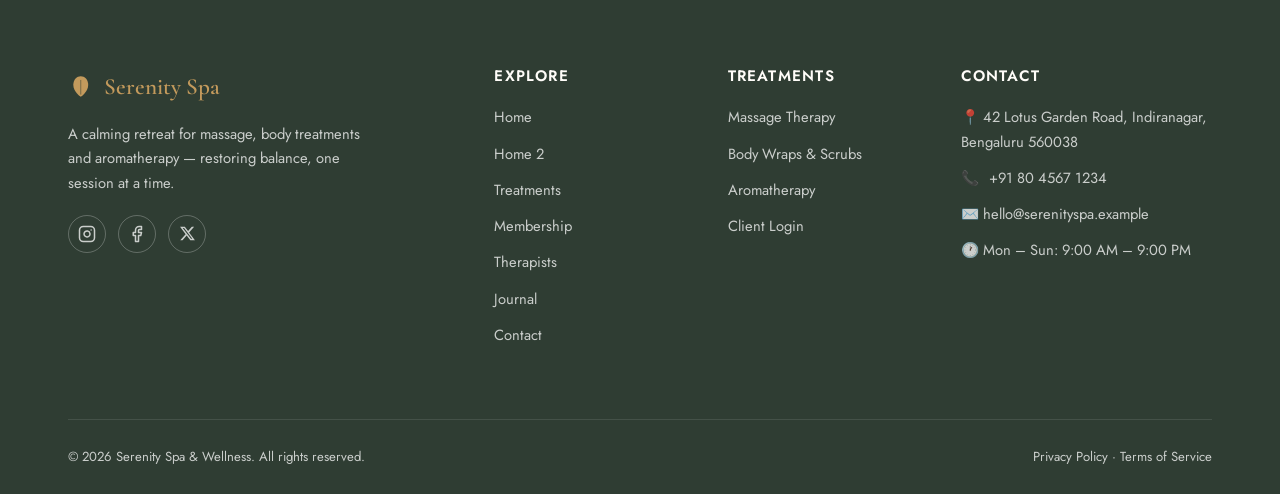
==== commit a2ef4b7c: "Fix low-contrast newsletter text in dark mode" ====
--- a/index.html
+++ b/index.html
@@ -182,7 +182,7 @@
   <div class="container newsletter-inner">
     <div>
       <h3 style="margin-bottom:6px;">Wellness Tips, Monthly</h3>
-      <p style="color:var(--text-muted);font-size:0.92rem;">Seasonal rituals, therapist picks and member-only offers — straight to your inbox.</p>
+      <p style="font-size:0.92rem;">Seasonal rituals, therapist picks and member-only offers — straight to your inbox.</p>
     </div>
     <form id="newsletterForm">
       <input type="email" class="js-email" placeholder="Your email address" required>
--- a/css/style.css
+++ b/css/style.css
@@ -152,16 +152,23 @@
   transition: all 0.3s ease;
   white-space: nowrap;
 }
-.btn-primary {
-  background: var(--sage-800);
-  color: var(--ivory);
-}
-.btn-primary:hover { background: var(--sage-900); transform: translateY(-2px); box-shadow: var(--shadow-card); }
-.btn-gold {
+/* Primary CTA: one color, one treatment, everywhere (Book Now, Login to My
+   Account, Send Message, Choose Plan, Confirm Booking, ...). .btn-primary
+   and .btn-gold used to be two different filled colors competing for the
+   same "primary action" role — they're now the same style under both
+   names, so either class produces an identical button. */
+.btn-primary, .btn-gold {
   background: var(--gold);
   color: var(--ivory);
 }
-.btn-gold:hover { background: #b0854a; transform: translateY(-2px); box-shadow: var(--shadow-card); }
+.btn-primary:hover, .btn-gold:hover { background: #b0854a; transform: translateY(-2px); box-shadow: var(--shadow-card); }
+
+/* Secondary CTA: transparent fill + border + pill, one consistent hover
+   (a subtle background tint, no color-invert, no lift — secondary actions
+   stay visually quieter than Primary). Border/text color still has to flip
+   between light and dark depending on what the button sits on top of
+   (a photo-hero vs. a plain page background), but the treatment itself —
+   radius, height, padding, border weight, hover behavior — is identical. */
 .btn-outline {
   background: transparent;
   border-color: rgba(255,255,255,0.6);
@@ -173,7 +180,7 @@
   border-color: var(--text-heading);
   color: var(--text-heading);
 }
-.btn-outline-dark:hover { background: var(--sage-800); color: var(--ivory); }
+.btn-outline-dark:hover { background: var(--sage-100); }
 .btn-block { width: 100%; }
 .btn-sm { padding: 10px 20px; font-size: 0.82rem; }
 .btn-danger { background: #a3453b; color: var(--ivory); }
@@ -243,7 +250,7 @@
   border-color: var(--text-heading); color: var(--text-heading);
 }
 .navbar.scrolled .nav-actions .btn-outline:hover, .navbar.solid .nav-actions .btn-outline:hover {
-  background: var(--sage-800); color: var(--ivory);
+  background: var(--sage-100);
 }
 /* Login / Book Now share the same height + pill radius as the theme and
    RTL toggle buttons beside them, so the whole control row lines up. */
@@ -437,7 +444,14 @@
 }
 
 /* ---------- Newsletter ---------- */
+/* .newsletter keeps a fixed light (blush) background in both themes, so its
+   text must stay fixed-dark too instead of following the theme-aware
+   --text-heading/--text-muted tokens — otherwise dark mode flips them to
+   near-white/light-gray and washes the text out against the still-light
+   background. */
 .newsletter { background: var(--blush); padding: 60px 0; }
+.newsletter h3 { color: var(--sage-900); }
+.newsletter-inner > div p { color: #6b6a63; }
 .newsletter-inner { display: flex; align-items: center; justify-content: space-between; gap: 30px; flex-wrap: wrap; }
 .newsletter form { display: flex; gap: 12px; flex: 1; max-width: 460px; min-width: 280px; }
 .newsletter input {
@@ -545,7 +559,15 @@
 .therapist-card { text-align: center; display: flex; flex-direction: column; }
 .therapist-card .card-img { height: 280px; flex-shrink: 0; }
 .therapist-card .card-body { display: flex; flex-direction: column; flex: 1; }
-.therapist-specialties { display: flex; flex-wrap: wrap; gap: 6px; justify-content: center; margin: 14px 0; }
+/* Reserve two lines for the role/title text (e.g. "Spa Director & Master
+   Therapist" wraps to 2 lines while "Massage Therapist" fits on 1) so
+   everything below it — experience, specialty chips, bio — still lines up
+   the same way as the chip-row fix just below. */
+.therapist-title { color: var(--gold); font-size: 0.85rem; font-weight: 600; margin-top: 4px; min-height: 3.3em; }
+/* Reserve height for two chip rows so the bio paragraph below always starts
+   at the same line, whether a therapist has one specialty tag (one row) or
+   two tags that wrap to a second row. */
+.therapist-specialties { display: flex; flex-wrap: wrap; gap: 6px; justify-content: center; margin: 14px 0; align-content: flex-start; min-height: 66px; }
 .chip { background: #e7ede7; color: #3c4f42; font-size: 0.74rem; padding: 5px 12px; border-radius: 100px; font-weight: 500; }
 .therapist-exp { font-size: 0.82rem; color: var(--gold); font-weight: 600; margin-bottom: 10px; }
 .therapist-card p.bio { font-size: 0.9rem; color: var(--text-muted); margin-bottom: 20px; }
@@ -632,17 +654,21 @@
   gap: 10px;
   width: 100%;
   padding: 12px 16px;
-  border-radius: var(--radius-sm);
+  /* Pill radius + regular weight to match every other button on the site
+     (.btn, .filter-tab, .auth-tab, the theme/RTL toggles) — this used to be
+     a small 8px radius with a heavier weight, the one button that didn't
+     match the rest of the system. */
+  border-radius: 100px;
   border: 1px solid var(--border-soft);
   background: var(--surface);
   color: var(--text-main);
   font-family: var(--font-body);
   font-size: 0.92rem;
-  font-weight: 600;
+  font-weight: 500;
   cursor: pointer;
   transition: background 0.2s ease, transform 0.2s ease, box-shadow 0.2s ease;
 }
-.btn-social:hover { background: var(--sage-100); transform: translateY(-1px); box-shadow: var(--shadow-card); }
+.btn-social:hover { background: var(--sage-100); transform: translateY(-2px); box-shadow: var(--shadow-card); }
 .btn-social svg { flex-shrink: 0; }
 .auth-divider { display: flex; align-items: center; gap: 14px; margin: 4px 0 22px; color: var(--text-muted); font-size: 0.8rem; text-transform: uppercase; letter-spacing: 0.06em; }
 .auth-divider::before, .auth-divider::after { content: ""; flex: 1; height: 1px; background: var(--border-soft); }
@@ -717,7 +743,8 @@
 .status-pill.upcoming { background: #e4efe4; color: var(--sage-700); }
 .status-pill.completed { background: #e7ede7; color: #3c4f42; }
 .status-pill.cancelled { background: #f8e6e3; color: #a3453b; }
-.link-btn { background: none; border: none; color: var(--gold); font-weight: 600; cursor: pointer; font-size: 0.85rem; font-family: var(--font-body); }
+.link-btn { background: none; border: none; color: var(--gold); font-weight: 600; cursor: pointer; font-size: 0.85rem; font-family: var(--font-body); transition: opacity 0.2s ease; }
+.link-btn:hover { opacity: 0.72; text-decoration: underline; }
 .link-btn.danger { color: #a3453b; }
 .empty-state { text-align: center; padding: 50px 20px; color: var(--text-muted); }
 .empty-state .ic { font-size: 2.4rem; margin-bottom: 14px; }
@@ -775,17 +802,24 @@
   .nav-links, .nav-actions .btn-outline-dark, .nav-actions .btn-outline, .nav-actions .btn-gold { display: none; }
   .nav-toggle { display: flex; }
   .nav-links.mobile-open {
-    display: flex; flex-direction: column; position: fixed; top: 0; right: 0; bottom: 0;
+    display: flex; flex-direction: column; align-items: flex-start; position: fixed; top: 0; right: 0; bottom: 0;
     width: 78%; max-width: 320px; background: var(--surface); padding: 100px 34px 34px;
     box-shadow: -10px 0 40px rgba(0,0,0,0.15); gap: 26px; z-index: 1000; overflow-y: auto;
   }
+  /* The base .nav-links rule centers items for the horizontal desktop bar
+     (align-items: center); in the stacked mobile drawer that center-aligns
+     each link's text instead, so every line starts at a different x and
+     the list reads as ragged rather than a clean menu. flex-start above
+     fixes the links; the Login/Book Now row below opts back into full
+     width + centered text since those are buttons, not list items. */
   .nav-links.mobile-open a { color: var(--text-main); font-size: 1.05rem; }
   .nav-links.mobile-open .mobile-only-link {
-    display: block; margin-top: 12px; padding-top: 26px; border-top: 1px solid var(--border-soft);
+    display: block; align-self: stretch; margin-top: 12px; padding-top: 26px; border-top: 1px solid var(--border-soft);
   }
   .nav-links.mobile-open .mobile-only-link + .mobile-only-link { margin-top: -10px; padding-top: 0; border-top: none; }
   .nav-links.mobile-open .mobile-only-link .btn { width: 100%; text-align: center; font-size: 0.95rem; }
   .nav-links.mobile-open .mobile-only-link .btn-outline { border-color: var(--text-heading); color: var(--text-heading); }
+  .nav-links.mobile-open .mobile-only-link .btn-outline:hover { background: var(--sage-100); }
 }
 
 /* Very narrow phones (down to 320px): the brand, theme/RTL toggles and hamburger
@@ -1032,7 +1066,18 @@
   -webkit-line-clamp: 3;
   overflow: hidden;
 }
-.blog-excerpt { color: var(--text-muted); font-size: 0.9rem; margin-bottom: 16px; }
+/* Reserve a consistent excerpt height (~4 lines) so the author/date/read-time
+   row below always starts at the same position across every journal card in
+   a row, regardless of how long that post's excerpt text runs. Works the
+   same way as the title-height fix above it (.blog-card-body h3). */
+.blog-excerpt {
+  color: var(--text-muted); font-size: 0.9rem; margin-bottom: 16px;
+  min-height: 6.6em;
+  display: -webkit-box;
+  -webkit-box-orient: vertical;
+  -webkit-line-clamp: 4;
+  overflow: hidden;
+}
 .blog-meta { display: flex; gap: 8px; flex-wrap: wrap; font-size: 0.78rem; color: var(--text-muted); }
 
 .blog-grid { display: grid; grid-template-columns: repeat(3, 1fr); gap: 30px; }
